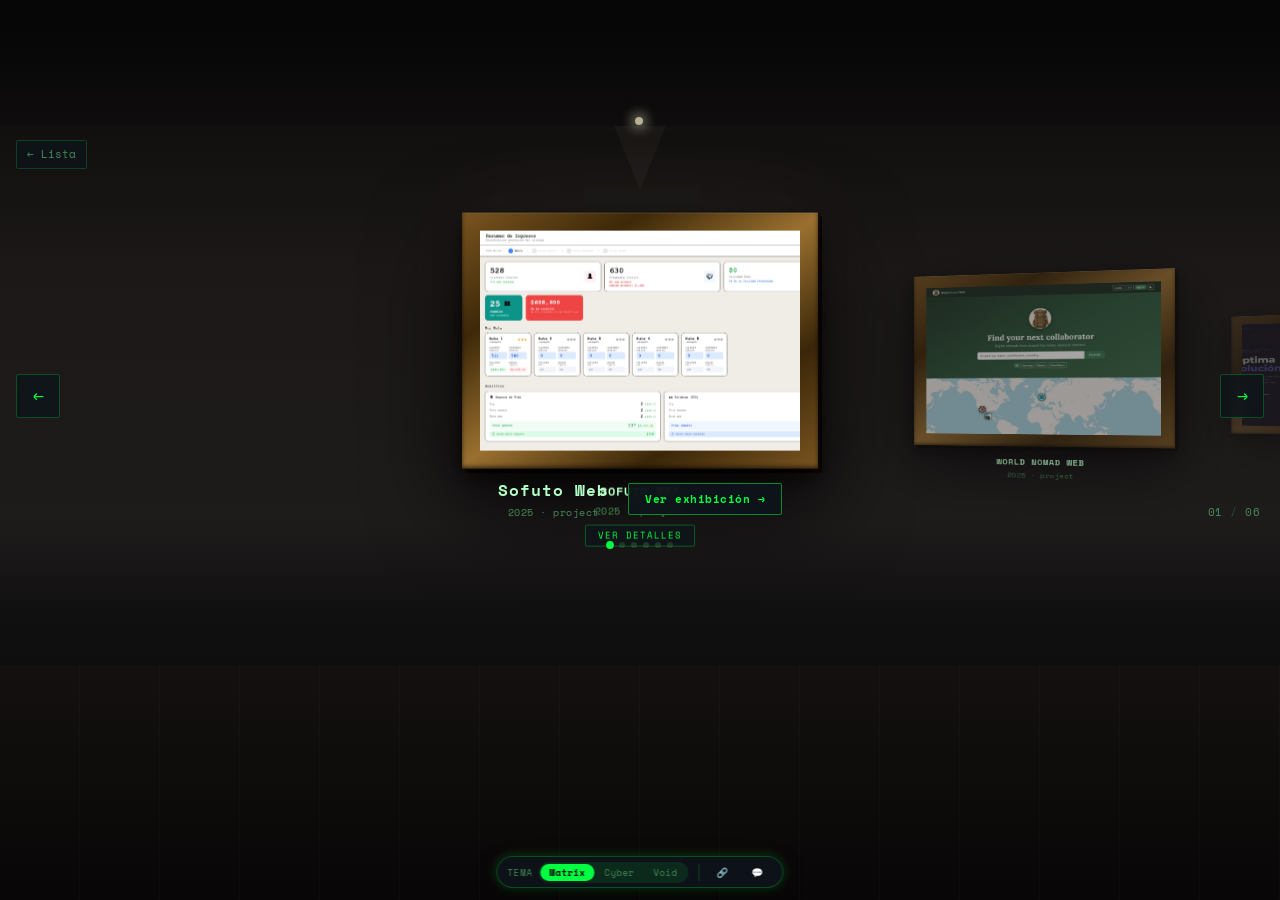
==== galeria.html @ 3ef21361 "Add gallery hall view and multi-image/video support per exhibit - galeria.html: 3D museum hall with " ====
<!DOCTYPE html>
<html lang="es" data-theme="matrix" data-layout="gallery" data-persona="demo">
<head>
  <meta charset="UTF-8">
  <meta name="viewport" content="width=device-width, initial-scale=1.0">
  <title>NEXUS MUSEO — Sala de Exhibiciones</title>
  <link rel="preconnect" href="https://fonts.googleapis.com">
  <link href="https://fonts.googleapis.com/css2?family=Space+Mono:wght@400;700&display=swap" rel="stylesheet">
  <link rel="stylesheet" href="css/styles.css">
  <link rel="stylesheet" href="css/feedback.css">
  <style>
    /* ── GALLERY ROOM ─────────────────────────────────────────────────── */
    html, body { height: 100%; overflow: hidden; }

    .gallery-room {
      position: fixed;
      inset: 0;
      display: flex;
      flex-direction: column;
      z-index: 1;
      /* Museum room atmosphere */
      background:
        linear-gradient(to bottom,
          #080808 0%,
          #141111 18%,
          #1c1818 30%,
          #1e1b1b 58%,
          #111010 68%,
          #080808 100%
        );
    }

    /* Ceiling strip */
    .room-ceiling {
      flex-shrink: 0;
      height: 14%;
      background: linear-gradient(to bottom, #050505 0%, #0e0c0c 100%);
      border-bottom: 1px solid rgba(255,255,255,0.04);
      position: relative;
    }
    /* Spot lights on ceiling */
    .room-ceiling::before,
    .room-ceiling::after {
      content: '';
      position: absolute;
      bottom: 0;
      width: 8px; height: 8px;
      background: rgba(255,250,210,0.7);
      border-radius: 50%;
      box-shadow: 0 0 12px 4px rgba(255,250,210,0.4);
    }
    .room-ceiling::before { left: calc(50% - 1px); transform: translateX(-50%); }
    .room-ceiling::after  { display: none; }

    /* Wall area (where frames hang) */
    .room-wall {
      flex: 1;
      position: relative;
      overflow: hidden;
    }

    /* Floor */
    .room-floor {
      flex-shrink: 0;
      height: 26%;
      background:
        repeating-linear-gradient(
          90deg,
          transparent,
          transparent calc(6.25% - 1px),
          rgba(255,255,255,0.018) calc(6.25% - 1px),
          rgba(255,255,255,0.018) 6.25%
        ),
        linear-gradient(to bottom, #141010 0%, #080606 100%);
      border-top: 1px solid rgba(255,255,255,0.05);
    }

    /* ── FRAMES TRACK ─────────────────────────────────────────────────── */
    .frames-track {
      position: absolute;
      inset: 0;
      perspective: 1400px;
    }

    .gallery-frame-item {
      position: absolute;
      top: 50%;
      left: 50%;
      cursor: pointer;
      transition: transform 0.6s cubic-bezier(0.25, 0.46, 0.45, 0.94),
                  opacity  0.6s cubic-bezier(0.25, 0.46, 0.45, 0.94);
      user-select: none;
    }

    /* Position classes */
    .gallery-frame-item.pos-active {
      transform: translate(-50%, -55%) scale(1) rotateY(0deg);
      opacity: 1; z-index: 10;
    }
    .gallery-frame-item.pos-next1 {
      transform: translate(calc(-50% + 400px), -53%) scale(0.68) rotateY(-16deg);
      opacity: 0.6; z-index: 8;
    }
    .gallery-frame-item.pos-prev1 {
      transform: translate(calc(-50% - 400px), -53%) scale(0.68) rotateY(16deg);
      opacity: 0.6; z-index: 8;
    }
    .gallery-frame-item.pos-next2 {
      transform: translate(calc(-50% + 700px), -51%) scale(0.48) rotateY(-24deg);
      opacity: 0.3; z-index: 6;
    }
    .gallery-frame-item.pos-prev2 {
      transform: translate(calc(-50% - 700px), -51%) scale(0.48) rotateY(24deg);
      opacity: 0.3; z-index: 6;
    }
    .gallery-frame-item.pos-next3 {
      transform: translate(calc(-50% + 940px), -50%) scale(0.33) rotateY(-30deg);
      opacity: 0.12; z-index: 4;
    }
    .gallery-frame-item.pos-prev3 {
      transform: translate(calc(-50% - 940px), -50%) scale(0.33) rotateY(30deg);
      opacity: 0.12; z-index: 4;
    }
    .gallery-frame-item.pos-hidden {
      opacity: 0; pointer-events: none; z-index: 1;
      transform: translate(calc(-50% + 1200px), -50%) scale(0.2) rotateY(-35deg);
    }
    .gallery-frame-item.pos-hidden.left {
      transform: translate(calc(-50% - 1200px), -50%) scale(0.2) rotateY(35deg);
    }

    /* Light beam from ceiling (only active) */
    .frame-beam {
      position: absolute;
      bottom: calc(100% + 22px);
      left: 50%;
      transform: translateX(-50%);
      width: 0; height: 0;
      border-left: 80px solid transparent;
      border-right: 80px solid transparent;
      border-top: 200px solid rgba(255,245,200,0.035);
      pointer-events: none;
      opacity: 0;
      transition: opacity 0.6s ease;
    }
    .gallery-frame-item.pos-active .frame-beam { opacity: 1; }

    /* Ceiling dot for active frame */
    .frame-beam::before {
      content: '';
      position: absolute;
      top: -220px;
      left: -5px;
      width: 10px; height: 10px;
      background: rgba(255,250,200,0.8);
      border-radius: 50%;
      box-shadow: 0 0 10px 4px rgba(255,250,200,0.4);
    }

    /* ── PICTURE FRAME ────────────────────────────────────────────────── */
    .frame-outer {
      padding: 18px;
      background:
        linear-gradient(145deg,
          #7a5520 0%,
          #3d2808 25%,
          #9a7030 50%,
          #3a2608 75%,
          #7a5520 100%
        );
      box-shadow:
        0 30px 90px rgba(0,0,0,0.95),
        0 8px 20px rgba(0,0,0,0.7),
        inset 0 1px 0 rgba(255,255,255,0.12),
        inset 0 -2px 4px rgba(0,0,0,0.6),
        2px 2px 0 #1a1005,
        4px 4px 0 #0f0904;
      transition: box-shadow 0.6s ease;
    }
    .gallery-frame-item.pos-active .frame-outer {
      box-shadow:
        0 30px 90px rgba(0,0,0,0.95),
        0 8px 20px rgba(0,0,0,0.7),
        inset 0 1px 0 rgba(255,255,255,0.12),
        inset 0 -2px 4px rgba(0,0,0,0.6),
        2px 2px 0 #1a1005,
        4px 4px 0 #0f0904,
        0 -20px 80px rgba(255,245,200,0.06),
        0 0 40px rgba(255,245,200,0.04);
    }

    .frame-artwork-img {
      width: 320px;
      height: 220px;
      object-fit: cover;
      display: block;
      background: #0a0a0a;
    }
    .frame-placeholder-img {
      width: 320px;
      height: 220px;
      display: flex;
      align-items: center;
      justify-content: center;
      background: #0a0a0a;
      color: rgb(var(--accent));
      font-family: 'Space Mono', monospace;
      font-size: 13px;
      letter-spacing: 2px;
      text-transform: uppercase;
      border: 1px solid rgb(var(--accent) / 0.15);
    }

    /* Frame label below */
    .frame-label {
      text-align: center;
      margin-top: 14px;
      pointer-events: none;
    }
    .frame-label-title {
      font-size: 12px;
      font-weight: 700;
      color: rgb(var(--ink));
      letter-spacing: 1px;
      text-transform: uppercase;
    }
    .frame-label-meta {
      font-size: 10px;
      color: rgb(var(--ink2));
      margin-top: 3px;
      letter-spacing: 0.5px;
    }
    /* Plaque below active frame */
    .frame-plaque {
      display: inline-block;
      margin-top: 6px;
      padding: 3px 12px;
      border: 1px solid rgb(var(--accent) / 0.3);
      border-radius: var(--radius);
      background: rgb(var(--elevated) / 0.8);
      font-size: 9px;
      letter-spacing: 1px;
      text-transform: uppercase;
      color: rgb(var(--accent));
      opacity: 0;
      transform: translateY(4px);
      transition: opacity 0.4s ease 0.2s, transform 0.4s ease 0.2s;
    }
    .gallery-frame-item.pos-active .frame-plaque {
      opacity: 1;
      transform: translateY(0);
    }

    /* ── BOTTOM INFO BAR ──────────────────────────────────────────────── */
    .gallery-info-bar {
      position: absolute;
      bottom: 27%;
      left: 50%;
      transform: translateX(-50%);
      display: flex;
      align-items: center;
      gap: 20px;
      z-index: 20;
      pointer-events: none;
    }
    .gallery-info-text { text-align: center; }
    .gallery-info-title {
      font-size: 16px;
      font-weight: 700;
      color: rgb(var(--ink));
      letter-spacing: 1px;
    }
    .gallery-info-meta {
      font-size: 10px;
      color: rgb(var(--ink2));
      letter-spacing: 0.5px;
      margin-top: 3px;
    }
    .btn-view-exhibit {
      pointer-events: auto;
      padding: 7px 16px;
      border: 1px solid rgb(var(--accent) / 0.5);
      border-radius: var(--radius);
      background: rgb(var(--elevated) / 0.9);
      color: rgb(var(--accent));
      font-family: 'Space Mono', monospace;
      font-size: 11px;
      font-weight: 700;
      letter-spacing: 0.5px;
      cursor: pointer;
      transition: background 0.15s, box-shadow 0.15s;
      white-space: nowrap;
      backdrop-filter: blur(8px);
    }
    .btn-view-exhibit:hover {
      background: rgb(var(--accent) / 0.15);
      box-shadow: var(--glow);
    }

    /* ── NAVIGATION ───────────────────────────────────────────────────── */
    .gallery-nav-btn {
      position: absolute;
      top: 50%;
      transform: translateY(-50%);
      z-index: 20;
      width: 44px; height: 44px;
      display: flex; align-items: center; justify-content: center;
      background: rgb(var(--elevated) / 0.8);
      border: 1px solid rgb(var(--accent) / 0.25);
      border-radius: var(--radius);
      color: rgb(var(--accent));
      font-size: 18px;
      cursor: pointer;
      backdrop-filter: blur(6px);
      transition: background 0.15s, box-shadow 0.15s;
    }
    .gallery-nav-btn:hover { background: rgb(var(--elevated)); box-shadow: var(--glow); }
    .gallery-prev { left: 16px; }
    .gallery-next { right: 16px; }

    /* Counter */
    .gallery-counter {
      position: absolute;
      bottom: 27%;
      right: 20px;
      font-size: 11px;
      color: rgb(var(--ink2));
      letter-spacing: 0.5px;
      z-index: 20;
    }

    /* Back to list */
    .btn-back-list {
      position: absolute;
      top: 14px;
      left: 16px;
      z-index: 20;
      font-size: 11px;
      font-family: 'Space Mono', monospace;
      color: rgb(var(--ink2));
      text-decoration: none;
      padding: 5px 10px;
      border: 1px solid rgb(var(--accent) / 0.2);
      border-radius: var(--radius);
      background: rgb(var(--elevated) / 0.8);
      backdrop-filter: blur(6px);
      transition: color 0.12s, border-color 0.12s;
    }
    .btn-back-list:hover { color: rgb(var(--accent)); border-color: rgb(var(--accent) / 0.5); text-decoration: none; }

    /* Dot navigation */
    .gallery-dots {
      position: absolute;
      bottom: calc(27% - 28px);
      left: 50%;
      transform: translateX(-50%);
      display: flex;
      gap: 6px;
      z-index: 20;
    }
    .gallery-dot {
      width: 6px; height: 6px;
      border-radius: 50%;
      background: rgb(var(--ink2));
      opacity: 0.3;
      cursor: pointer;
      transition: opacity 0.2s, transform 0.2s;
      border: none;
      padding: 0;
    }
    .gallery-dot.active {
      opacity: 1;
      background: rgb(var(--accent));
      transform: scale(1.3);
    }

    /* ── DETAIL MODAL ─────────────────────────────────────────────────── */
    .detail-modal {
      position: fixed;
      inset: 0;
      z-index: 60;
      background: rgba(0,0,0,0.95);
      backdrop-filter: blur(12px);
      display: flex;
      align-items: stretch;
      opacity: 0;
      pointer-events: none;
      transition: opacity 0.3s ease;
    }
    .detail-modal.open {
      opacity: 1;
      pointer-events: auto;
    }

    .detail-close {
      position: absolute;
      top: 16px; right: 16px;
      z-index: 10;
      font-family: 'Space Mono', monospace;
      font-size: 11px;
      letter-spacing: 1px;
      padding: 6px 14px;
      border: 1px solid rgb(var(--accent) / 0.3);
      border-radius: var(--radius);
      background: rgb(var(--elevated) / 0.9);
      color: rgb(var(--ink2));
      cursor: pointer;
      transition: color 0.12s, border-color 0.12s;
    }
    .detail-close:hover { color: rgb(var(--ink)); border-color: rgb(var(--accent) / 0.6); }

    .detail-inner {
      display: flex;
      width: 100%;
      height: 100%;
      padding: calc(4.75rem + 20px) 32px 20px;
      gap: 32px;
      overflow: hidden;
    }

    /* Media column */
    .detail-media {
      flex: 1;
      display: flex;
      flex-direction: column;
      gap: 12px;
      min-width: 0;
      overflow: hidden;
    }
    #detail-img-wrap, #detail-video-wrap {
      flex: 1;
      min-height: 0;
      display: flex;
      align-items: center;
      justify-content: center;
      overflow: hidden;
      border: 1px solid rgb(var(--accent) / 0.12);
      background: #050505;
    }
    #detail-hero-img {
      max-width: 100%;
      max-height: 100%;
      object-fit: contain;
      display: block;
    }
    #detail-iframe {
      width: 100%;
      height: 100%;
      border: 0;
      display: block;
    }

    .detail-thumbs {
      display: flex;
      gap: 8px;
      overflow-x: auto;
      scrollbar-width: thin;
      scrollbar-color: rgb(var(--accent) / 0.3) transparent;
      flex-shrink: 0;
      padding-bottom: 4px;
    }
    .detail-thumbs::-webkit-scrollbar { height: 3px; }
    .detail-thumbs::-webkit-scrollbar-thumb { background: rgb(var(--accent) / 0.3); }

    .detail-thumb {
      flex-shrink: 0;
      width: 80px; height: 56px;
      border: 2px solid rgb(var(--accent) / 0.2);
      border-radius: var(--radius);
      overflow: hidden;
      cursor: pointer;
      padding: 0;
      background: #0a0a0a;
      transition: border-color 0.15s;
    }
    .detail-thumb.active { border-color: rgb(var(--accent)); }
    .detail-thumb img { width: 100%; height: 100%; object-fit: cover; display: block; }
    .detail-thumb:hover { border-color: rgb(var(--accent) / 0.6); }

    .btn-video {
      flex-shrink: 0;
      align-self: flex-start;
      font-family: 'Space Mono', monospace;
      font-size: 11px;
      font-weight: 700;
      letter-spacing: 0.5px;
      padding: 7px 16px;
      border: 1px solid rgb(var(--accent) / 0.4);
      border-radius: var(--radius);
      background: rgb(var(--accent) / 0.08);
      color: rgb(var(--accent));
      cursor: pointer;
      transition: background 0.15s;
    }
    .btn-video:hover { background: rgb(var(--accent) / 0.15); }

    /* Info column */
    .detail-info {
      width: 300px;
      flex-shrink: 0;
      display: flex;
      flex-direction: column;
      gap: 14px;
      overflow-y: auto;
      scrollbar-width: thin;
      scrollbar-color: rgb(var(--accent) / 0.2) transparent;
      padding-right: 4px;
    }
    .detail-eyebrow {
      font-size: 10px;
      text-transform: uppercase;
      letter-spacing: 2px;
      color: rgb(var(--accent));
      opacity: 0.7;
    }
    .detail-title {
      font-size: 22px;
      font-weight: 700;
      color: rgb(var(--ink));
      margin: 0;
      letter-spacing: 0.5px;
      line-height: 1.3;
    }
    .detail-desc {
      font-size: 12px;
      color: rgb(var(--ink2));
      line-height: 1.8;
      margin: 0;
    }
    .detail-divider {
      height: 1px;
      background: rgb(var(--accent) / 0.1);
      flex-shrink: 0;
    }
    .detail-tags { display: flex; flex-wrap: wrap; gap: 5px; }
    .detail-link {
      display: inline-block;
      font-size: 11px;
      letter-spacing: 0.5px;
      padding: 8px 16px;
      border: 1px solid rgb(var(--accent) / 0.5);
      border-radius: var(--radius);
      color: rgb(var(--accent));
      transition: background 0.15s;
      align-self: flex-start;
    }
    .detail-link:hover { background: rgb(var(--accent) / 0.1); text-decoration: none; }
    .detail-nav-buttons {
      display: flex;
      gap: 8px;
      margin-top: auto;
      padding-top: 12px;
      border-top: 1px solid rgb(var(--accent) / 0.1);
    }
    .btn-detail-prev, .btn-detail-next {
      flex: 1;
      font-family: 'Space Mono', monospace;
      font-size: 10px;
      padding: 6px;
      border: 1px solid rgb(var(--muted) / 0.4);
      border-radius: var(--radius);
      background: transparent;
      color: rgb(var(--ink2));
      cursor: pointer;
      transition: color 0.12s, border-color 0.12s;
      letter-spacing: 0.5px;
    }
    .btn-detail-prev:hover, .btn-detail-next:hover {
      color: rgb(var(--ink));
      border-color: rgb(var(--accent) / 0.4);
    }

    /* ── RESPONSIVE ───────────────────────────────────────────────────── */
    @media (max-width: 768px) {
      .gallery-frame-item.pos-next1 {
        transform: translate(calc(-50% + 240px), -53%) scale(0.6) rotateY(-14deg);
      }
      .gallery-frame-item.pos-prev1 {
        transform: translate(calc(-50% - 240px), -53%) scale(0.6) rotateY(14deg);
      }
      .gallery-frame-item.pos-next2,
      .gallery-frame-item.pos-prev2,
      .gallery-frame-item.pos-next3,
      .gallery-frame-item.pos-prev3 { opacity: 0; pointer-events: none; }

      .frame-artwork-img, .frame-placeholder-img { width: 220px; height: 155px; }
      .frame-outer { padding: 12px; }

      .detail-inner { flex-direction: column; padding: 56px 14px 14px; gap: 12px; }
      .detail-info { width: 100%; overflow-y: visible; }
      .detail-title { font-size: 17px; }
      .gallery-info-bar { gap: 10px; bottom: 28%; }
      .gallery-info-title { font-size: 13px; }
      .gallery-nav-btn { width: 36px; height: 36px; font-size: 15px; }
      .gallery-prev { left: 6px; }
      .gallery-next { right: 6px; }
      .detail-nav-buttons { margin-top: 8px; }
    }

    @media (max-width: 420px) {
      .frame-artwork-img, .frame-placeholder-img { width: 180px; height: 125px; }
      .gallery-info-title { font-size: 12px; }
      .btn-view-exhibit { font-size: 10px; padding: 5px 12px; }
    }
  </style>
</head>
<body>
  <!-- Matrix rain -->
  <canvas id="matrix-bg" aria-hidden="true" style="opacity:0.35"></canvas>

  <!-- Gallery room -->
  <div class="gallery-room" id="gallery-hall">
    <div class="room-ceiling"></div>

    <div class="room-wall">
      <!-- Frames populated by JS -->
      <div class="frames-track" id="frames-track"></div>

      <!-- Bottom info -->
      <div class="gallery-info-bar">
        <div class="gallery-info-text">
          <div class="gallery-info-title" id="label-title">—</div>
          <div class="gallery-info-meta" id="label-meta">—</div>
        </div>
        <button class="btn-view-exhibit" id="btn-view-detail">Ver exhibición →</button>
      </div>

      <div class="gallery-counter">
        <span id="gallery-current">01</span> <span style="opacity:.4">/</span> <span id="gallery-total">06</span>
      </div>

      <!-- Nav arrows -->
      <button class="gallery-nav-btn gallery-prev" id="gallery-prev" aria-label="Anterior">←</button>
      <button class="gallery-nav-btn gallery-next" id="gallery-next" aria-label="Siguiente">→</button>

      <!-- Dots -->
      <div class="gallery-dots" id="gallery-dots" aria-label="Seleccionar exhibición"></div>

      <!-- Back -->
      <a class="btn-back-list" href="index.html">← Lista</a>
    </div>

    <div class="room-floor"></div>
  </div>

  <!-- Project detail modal -->
  <div class="detail-modal" id="detail-modal" role="dialog" aria-modal="true" aria-hidden="true">
    <button class="detail-close" id="btn-close-detail">× Cerrar</button>

    <div class="detail-inner">
      <!-- Media -->
      <div class="detail-media">
        <div id="detail-img-wrap">
          <img id="detail-hero-img" src="" alt="">
        </div>
        <div id="detail-video-wrap" hidden>
          <iframe id="detail-iframe" frameborder="0"
                  allow="autoplay; encrypted-media; picture-in-picture"
                  allowfullscreen title="Video del proyecto"></iframe>
        </div>
        <div class="detail-thumbs" id="detail-thumbs"></div>
        <button class="btn-video" id="btn-show-video" hidden>▶ Ver Video</button>
      </div>

      <!-- Info -->
      <div class="detail-info">
        <div class="detail-eyebrow" id="detail-eyebrow"></div>
        <h2 class="detail-title" id="detail-title">—</h2>
        <div class="detail-divider"></div>
        <p class="detail-desc" id="detail-desc">—</p>
        <div class="detail-tags" id="detail-tags"></div>
        <a class="detail-link" id="detail-link" href="#" target="_blank" rel="noopener" hidden>
          Ver proyecto →
        </a>
        <div class="detail-nav-buttons">
          <button class="btn-detail-prev" id="btn-detail-prev">← Anterior</button>
          <button class="btn-detail-next" id="btn-detail-next">Siguiente →</button>
        </div>
      </div>
    </div>
  </div>

  <!-- Control bar -->
  <div id="proto-controls">
    <div class="proto-bar" role="toolbar">
      <div class="proto-bar-section">
        <span class="proto-bar-label">Tema</span>
        <div class="proto-seg-group">
          <button class="proto-seg" data-theme-option="matrix" aria-pressed="true">Matrix</button>
          <button class="proto-seg" data-theme-option="cyber"  aria-pressed="false">Cyber</button>
          <button class="proto-seg" data-theme-option="void"   aria-pressed="false">Void</button>
        </div>
      </div>
      <div class="proto-bar-section">
        <button class="proto-seg" data-share aria-label="Compartir">🔗</button>
        <button class="proto-seg" data-feedback-toggle aria-label="Feedback">💬</button>
      </div>
    </div>
  </div>

  <script src="js/state.js"></script>
  <script src="js/theme.js"></script>
  <script src="js/layout.js"></script>
  <script src="js/data.js"></script>
  <script src="js/persona.js"></script>
  <script src="js/ui.js"></script>
  <script>
  (function() {
    // ── MATRIX RAIN (dim version) ──────────────────────────────────────
    const canvas = document.getElementById('matrix-bg');
    const ctx = canvas.getContext('2d');
    canvas.width  = window.innerWidth;
    canvas.height = window.innerHeight;
    const chars = 'ｦｧｱｲｳｴｵｶｷｸｹｺ0123456789ABCDEF';
    const fs = 14;
    let drops = Array.from({ length: Math.floor(canvas.width / fs) }, () => Math.random() * -80);
    window.addEventListener('resize', () => {
      canvas.width  = window.innerWidth;
      canvas.height = window.innerHeight;
      drops = Array.from({ length: Math.floor(canvas.width / fs) }, () => Math.random() * -80);
    });
    function getAccent() {
      const t = document.documentElement.dataset.theme || 'matrix';
      return { matrix:'#00ff41', cyber:'#00d4ff', void:'#c0c0c0' }[t];
    }
    function drawMatrix() {
      ctx.fillStyle = 'rgba(8,8,8,0.06)';
      ctx.fillRect(0, 0, canvas.width, canvas.height);
      ctx.font = `${fs}px 'Space Mono',monospace`;
      const color = getAccent();
      drops.forEach((y, i) => {
        const c = chars[Math.floor(Math.random() * chars.length)];
        ctx.fillStyle = color;
        ctx.globalAlpha = 0.08 + Math.random() * 0.15;
        ctx.fillText(c, i * fs, y * fs);
        ctx.globalAlpha = 1;
        if (y * fs > canvas.height && Math.random() > 0.975) drops[i] = 0;
        drops[i]++;
      });
    }
    let last = 0;
    (function loop(ts) { if (ts - last > 60) { drawMatrix(); last = ts; } requestAnimationFrame(loop); })(0);

    // ── GALLERY LOGIC ──────────────────────────────────────────────────
    let exhibits = [];
    let activeIndex = 0;

    function esc(s) {
      return String(s||'').replace(/[&<>"']/g, c=>({'&':'&amp;','<':'&lt;','>':'&gt;','"':'&quot;',"'":'&#39;'}[c]));
    }
    function ytId(url) {
      const m = url?.match(/(?:youtube\.com\/watch\?v=|youtu\.be\/)([^&?/\s]+)/);
      return m ? m[1] : '';
    }
    function posClass(pos) {
      const map = {
        '0':'pos-active','1':'pos-next1','-1':'pos-prev1',
        '2':'pos-next2','-2':'pos-prev2','3':'pos-next3','-3':'pos-prev3'
      };
      return map[String(pos)] || (pos > 0 ? 'pos-hidden' : 'pos-hidden left');
    }

    function loadExhibits() {
      try {
        const s = localStorage.getItem('museo-exhibits-v3');
        exhibits = s ? JSON.parse(s) : (window.Data?.all?.exhibits || []);
      } catch { exhibits = window.Data?.all?.exhibits || []; }
      // Ensure images array
      exhibits = exhibits.map(ex => ({
        ...ex,
        images: Array.isArray(ex.images) && ex.images.length
          ? ex.images
          : [ex.media_url].filter(Boolean),
      }));
    }

    function renderFrames() {
      const track = document.getElementById('frames-track');
      track.innerHTML = '';
      exhibits.forEach((ex, i) => {
        const pos = i - activeIndex;
        const cls = posClass(pos);
        const img = ex.images?.[0] || '';
        const item = document.createElement('div');
        item.className = `gallery-frame-item ${cls}`;
        item.dataset.index = i;
        item.innerHTML = `
          <div class="frame-beam"></div>
          <div class="frame-outer">
            ${img
              ? `<img class="frame-artwork-img" src="${esc(img)}" alt="${esc(ex.title)}" draggable="false">`
              : `<div class="frame-placeholder-img">${esc(ex.title)}</div>`
            }
          </div>
          <div class="frame-label">
            <div class="frame-label-title">${esc(ex.title)}</div>
            <div class="frame-label-meta">${ex.year || ''} · ${ex.type || 'proyecto'}</div>
            <span class="frame-plaque">Ver detalles</span>
          </div>`;
        item.addEventListener('click', () => {
          const curPos = i - activeIndex;
          if (curPos === 0) { openDetail(activeIndex); }
          else { goTo(i); }
        });
        track.appendChild(item);
      });
      renderDots();
      updateLabel();
      updateCounter();
    }

    function updatePositions() {
      document.querySelectorAll('.gallery-frame-item').forEach((el, i) => {
        const pos = i - activeIndex;
        // Remove all pos classes
        el.className = `gallery-frame-item ${posClass(pos)}`;
      });
      renderDots();
      updateLabel();
      updateCounter();
    }

    function renderDots() {
      const dots = document.getElementById('gallery-dots');
      dots.innerHTML = '';
      exhibits.forEach((_, i) => {
        const btn = document.createElement('button');
        btn.className = `gallery-dot${i === activeIndex ? ' active' : ''}`;
        btn.setAttribute('aria-label', `Ir a exhibición ${i+1}`);
        btn.addEventListener('click', () => goTo(i));
        dots.appendChild(btn);
      });
    }

    function updateLabel() {
      const ex = exhibits[activeIndex];
      if (!ex) return;
      document.getElementById('label-title').textContent = ex.title;
      document.getElementById('label-meta').textContent =
        `${ex.year || ''} · ${ex.type || 'proyecto'}`;
    }
    function updateCounter() {
      document.getElementById('gallery-current').textContent =
        String(activeIndex + 1).padStart(2, '0');
      document.getElementById('gallery-total').textContent =
        String(exhibits.length).padStart(2, '0');
    }

    function goTo(index) {
      const total = exhibits.length;
      activeIndex = ((index % total) + total) % total;
      updatePositions();
    }

    // ── DETAIL MODAL ───────────────────────────────────────────────────
    function openDetail(index) {
      const ex = exhibits[index];
      if (!ex) return;

      document.getElementById('detail-eyebrow').textContent =
        `${ex.year || '—'} · ${ex.type || 'proyecto'}`;
      document.getElementById('detail-title').textContent = ex.title;
      document.getElementById('detail-desc').textContent  = ex.description || '';

      // Tags
      document.getElementById('detail-tags').innerHTML =
        (ex.tags || []).map(t => `<span class="tag">${esc(t)}</span>`).join('');

      // Link
      const linkEl = document.getElementById('detail-link');
      if (ex.link && ex.link !== '#' && ex.link !== '') {
        linkEl.href   = ex.link;
        linkEl.hidden = false;
      } else {
        linkEl.hidden = true;
      }

      // Images carousel
      const images = ex.images?.length ? ex.images : [ex.media_url].filter(Boolean);
      const heroImg = document.getElementById('detail-hero-img');
      heroImg.src = images[0] || '';
      heroImg.alt = ex.title;

      const thumbsEl = document.getElementById('detail-thumbs');
      thumbsEl.innerHTML = '';
      if (images.length > 1) {
        images.forEach((url, i) => {
          const btn = document.createElement('button');
          btn.className = `detail-thumb${i === 0 ? ' active' : ''}`;
          btn.innerHTML = `<img src="${esc(url)}" alt="imagen ${i+1}">`;
          btn.addEventListener('click', () => {
            heroImg.src = url;
            document.querySelectorAll('.detail-thumb').forEach(t => t.classList.remove('active'));
            btn.classList.add('active');
            document.getElementById('detail-video-wrap').hidden = true;
            document.getElementById('detail-img-wrap').hidden   = false;
          });
          thumbsEl.appendChild(btn);
        });
      }

      // Video
      const videoBtn  = document.getElementById('btn-show-video');
      const videoWrap = document.getElementById('detail-video-wrap');
      const imgWrap   = document.getElementById('detail-img-wrap');
      document.getElementById('detail-iframe').src = '';
      videoWrap.hidden = true;
      imgWrap.hidden   = false;

      if (ex.video) {
        videoBtn.hidden = false;
        videoBtn.onclick = () => {
          const id = ytId(ex.video);
          if (id) {
            document.getElementById('detail-iframe').src =
              `https://www.youtube-nocookie.com/embed/${id}?autoplay=1&rel=0`;
            videoWrap.hidden = false;
            imgWrap.hidden   = true;
            videoBtn.hidden  = true;
          }
        };
      } else {
        videoBtn.hidden = true;
      }

      // Prev/next inside modal
      document.getElementById('btn-detail-prev').onclick = () => {
        closeDetail(false);
        goTo(activeIndex - 1);
        setTimeout(() => openDetail(activeIndex), 50);
      };
      document.getElementById('btn-detail-next').onclick = () => {
        closeDetail(false);
        goTo(activeIndex + 1);
        setTimeout(() => openDetail(activeIndex), 50);
      };

      const modal = document.getElementById('detail-modal');
      modal.classList.add('open');
      modal.setAttribute('aria-hidden', 'false');
    }

    function closeDetail(stopVideo = true) {
      const modal = document.getElementById('detail-modal');
      modal.classList.remove('open');
      modal.setAttribute('aria-hidden', 'true');
      if (stopVideo) document.getElementById('detail-iframe').src = '';
    }

    // ── WIRE EVENTS ────────────────────────────────────────────────────
    document.getElementById('btn-view-detail')?.addEventListener('click', () => openDetail(activeIndex));
    document.getElementById('gallery-prev')?.addEventListener('click', () => goTo(activeIndex - 1));
    document.getElementById('gallery-next')?.addEventListener('click', () => goTo(activeIndex + 1));
    document.getElementById('btn-close-detail')?.addEventListener('click', () => closeDetail());

    document.addEventListener('keydown', e => {
      if (document.getElementById('detail-modal').classList.contains('open')) {
        if (e.key === 'Escape') closeDetail();
        if (e.key === 'ArrowLeft')  document.getElementById('btn-detail-prev')?.click();
        if (e.key === 'ArrowRight') document.getElementById('btn-detail-next')?.click();
        return;
      }
      if (e.key === 'ArrowLeft'  || e.key === 'ArrowUp')    { e.preventDefault(); goTo(activeIndex - 1); }
      if (e.key === 'ArrowRight' || e.key === 'ArrowDown')  { e.preventDefault(); goTo(activeIndex + 1); }
      if (e.key === 'Enter' || e.key === ' ')               { e.preventDefault(); openDetail(activeIndex); }
    });

    // Touch swipe
    let touchX = 0;
    const hall = document.getElementById('gallery-hall');
    hall.addEventListener('touchstart', e => { touchX = e.touches[0].clientX; }, { passive: true });
    hall.addEventListener('touchend', e => {
      const diff = touchX - e.changedTouches[0].clientX;
      if (Math.abs(diff) > 55) goTo(activeIndex + (diff > 0 ? 1 : -1));
    });

    // Mouse wheel
    let wheelLock = false;
    hall.addEventListener('wheel', e => {
      e.preventDefault();
      if (wheelLock) return;
      if (e.deltaY > 30 || e.deltaX > 30) goTo(activeIndex + 1);
      else if (e.deltaY < -30 || e.deltaX < -30) goTo(activeIndex - 1);
      wheelLock = true;
      setTimeout(() => { wheelLock = false; }, 600);
    }, { passive: false });

    // ── INIT ───────────────────────────────────────────────────────────
    loadExhibits();
    renderFrames();
  })();
  </script>
  <script src="js/feedback.js"></script>
</body>
</html>
---- css/styles.css ----
/* ── DESIGN TOKENS ─────────────────────────────────────────────────────────── */
html[data-theme="matrix"] {
  --surface:   10  12  15;
  --elevated:  14  20  26;
  --accent:     0 255  65;
  --muted:      0  80  30;
  --ink:       180 255 200;
  --ink2:       70 140  90;
  --radius: 2px;
  --glow: 0 0 12px rgba(0,255,65,0.25);
}
html[data-theme="cyber"] {
  --surface:    5   7  15;
  --elevated:  10  18  35;
  --accent:     0 212 255;
  --muted:      0  70 120;
  --ink:       180 220 255;
  --ink2:       70 130 170;
  --radius: 4px;
  --glow: 0 0 12px rgba(0,212,255,0.25);
}
html[data-theme="void"] {
  --surface:    0   0   0;
  --elevated:  10  10  10;
  --accent:   232 232 232;
  --muted:     40  40  40;
  --ink:       224 224 224;
  --ink2:      110 110 110;
  --radius: 0;
  --glow: 0 0 8px rgba(255,255,255,0.15);
}

/* ── BASE ──────────────────────────────────────────────────────────────────── */
*, *::before, *::after { box-sizing: border-box; }

html, body {
  height: 100%;
  margin: 0;
  padding: 0;
  overflow: hidden;
  background: rgb(var(--surface));
  color: rgb(var(--ink));
  font-family: 'Space Mono', 'Courier New', monospace;
  font-size: 13px;
  line-height: 1.5;
}

body { padding-bottom: calc(4.75rem + env(safe-area-inset-bottom, 0px)); box-sizing: border-box; }

a { color: rgb(var(--accent)); text-decoration: none; }
a:hover { text-decoration: underline; }

button { cursor: pointer; font-family: inherit; }

:focus-visible {
  outline: 1.5px solid rgb(var(--accent));
  outline-offset: 2px;
}

/* ── LAYOUT ────────────────────────────────────────────────────────────────── */
.museum-shell {
  display: flex;
  height: 100%;
  position: relative;
  z-index: 1;
}

/* ── SIDEBAR ───────────────────────────────────────────────────────────────── */
.museum-sidebar {
  width: 280px;
  flex-shrink: 0;
  display: flex;
  flex-direction: column;
  background: rgb(var(--surface) / 0.95);
  border-right: 1px solid rgb(var(--accent) / 0.2);
  transition: width 0.3s ease, opacity 0.3s ease;
  overflow: hidden;
  z-index: 5;
}

html[data-layout="immersive"] .museum-sidebar {
  width: 0;
  opacity: 0;
  border-right: none;
  pointer-events: none;
}

.sidebar-header {
  flex-shrink: 0;
  display: flex;
  align-items: center;
  justify-content: space-between;
  padding: 16px 14px 12px;
  border-bottom: 1px solid rgb(var(--accent) / 0.15);
  gap: 8px;
}

.museum-logo {
  font-size: 13px;
  font-weight: 700;
  letter-spacing: 1.5px;
  color: rgb(var(--accent));
  white-space: nowrap;
}
.logo-bracket { opacity: 0.5; }

.btn-add {
  flex-shrink: 0;
  font-size: 11px;
  font-weight: 700;
  letter-spacing: 0.5px;
  padding: 5px 10px;
  border: 1px solid rgb(var(--accent) / 0.5);
  border-radius: var(--radius);
  background: transparent;
  color: rgb(var(--accent));
  transition: background 0.15s, box-shadow 0.15s;
  white-space: nowrap;
}
.btn-add:hover {
  background: rgb(var(--accent) / 0.1);
  box-shadow: var(--glow);
}

.sidebar-scroll {
  flex: 1;
  overflow-y: auto;
  overflow-x: hidden;
  scrollbar-width: thin;
  scrollbar-color: rgb(var(--accent) / 0.3) transparent;
  padding: 8px 0;
}
.sidebar-scroll::-webkit-scrollbar { width: 3px; }
.sidebar-scroll::-webkit-scrollbar-track { background: transparent; }
.sidebar-scroll::-webkit-scrollbar-thumb { background: rgb(var(--accent) / 0.3); border-radius: 999px; }

.exhibit-nav-item {
  display: flex;
  align-items: center;
  gap: 10px;
  width: 100%;
  padding: 9px 14px;
  border: none;
  background: transparent;
  color: rgb(var(--ink2));
  text-align: left;
  transition: background 0.12s, color 0.12s;
  border-left: 2px solid transparent;
}
.exhibit-nav-item:hover {
  background: rgb(var(--accent) / 0.06);
  color: rgb(var(--ink));
  border-left-color: rgb(var(--accent) / 0.4);
}
.exhibit-nav-item.active {
  background: rgb(var(--accent) / 0.1);
  color: rgb(var(--accent));
  border-left-color: rgb(var(--accent));
}
.nav-num {
  font-size: 10px;
  opacity: 0.5;
  flex-shrink: 0;
  letter-spacing: 0.5px;
}
.nav-icon { flex-shrink: 0; font-size: 13px; line-height: 1; }
.nav-title {
  flex: 1;
  min-width: 0;
  overflow: hidden;
  text-overflow: ellipsis;
  white-space: nowrap;
  font-size: 12px;
  letter-spacing: 0.3px;
}

.sidebar-footer {
  flex-shrink: 0;
  padding: 10px 14px;
  border-top: 1px solid rgb(var(--accent) / 0.15);
}
.slide-counter-small {
  font-size: 11px;
  color: rgb(var(--ink2));
  display: flex;
  align-items: center;
  gap: 6px;
  letter-spacing: 0.5px;
}
.counter-label { opacity: 0.5; text-transform: uppercase; font-size: 9px; letter-spacing: 1px; }
.counter-sep { opacity: 0.3; }

.sidebar-empty {
  padding: 24px 14px;
  color: rgb(var(--ink2));
  font-size: 12px;
  text-align: center;
}
.btn-sidebar-add {
  margin-top: 10px;
  padding: 6px 14px;
  border: 1px solid rgb(var(--accent) / 0.4);
  border-radius: var(--radius);
  background: transparent;
  color: rgb(var(--accent));
  font-family: inherit;
  font-size: 11px;
  cursor: pointer;
}
.btn-sidebar-add:hover { background: rgb(var(--accent) / 0.1); }

/* ── MAIN STAGE ────────────────────────────────────────────────────────────── */
.museum-main {
  flex: 1;
  display: flex;
  flex-direction: column;
  overflow: hidden;
  position: relative;
  min-width: 0;
}

.stage-topbar {
  flex-shrink: 0;
  display: flex;
  align-items: center;
  justify-content: space-between;
  padding: 0 16px;
  height: 40px;
  border-bottom: 1px solid rgb(var(--accent) / 0.12);
  background: rgb(var(--surface) / 0.9);
  gap: 12px;
}
.stage-breadcrumb {
  display: flex;
  align-items: center;
  gap: 8px;
  flex: 1;
}
.stage-breadcrumb span {
  font-size: 10px;
  text-transform: uppercase;
  letter-spacing: 1px;
  color: rgb(var(--ink2));
  background: rgb(var(--accent) / 0.08);
  border: 1px solid rgb(var(--accent) / 0.2);
  border-radius: var(--radius);
  padding: 2px 7px;
}
.stage-counter {
  font-size: 11px;
  color: rgb(var(--ink2));
  letter-spacing: 0.5px;
  flex-shrink: 0;
}

/* ── EXHIBIT STAGE ─────────────────────────────────────────────────────────── */
.exhibit-stage {
  flex: 1;
  position: relative;
  display: flex;
  align-items: center;
  justify-content: center;
  overflow: hidden;
  min-height: 0;
  background: rgb(var(--surface) / 0.6);
}

.exhibit-media-wrap {
  width: 100%;
  height: 100%;
  display: flex;
  align-items: center;
  justify-content: center;
  padding: 16px;
  overflow: hidden;
}

.exhibit-img {
  max-width: 100%;
  max-height: 100%;
  object-fit: contain;
  display: block;
  border: 1px solid rgb(var(--accent) / 0.15);
  border-radius: var(--radius);
}
.exhibit-iframe, .exhibit-video {
  width: 100%;
  max-width: 900px;
  aspect-ratio: 16 / 9;
  max-height: 100%;
  border: 1px solid rgb(var(--accent) / 0.2);
  border-radius: var(--radius);
  display: block;
  background: #000;
}
.exhibit-text {
  max-width: 720px;
  width: 100%;
  max-height: 100%;
  overflow-y: auto;
  padding: 32px;
  color: rgb(var(--ink));
  line-height: 1.75;
  scrollbar-width: thin;
  scrollbar-color: rgb(var(--accent) / 0.3) transparent;
}
.exhibit-text h1, .exhibit-text h2, .exhibit-text h3 {
  color: rgb(var(--accent));
  margin: 1em 0 0.5em;
  font-weight: 700;
}
.exhibit-text h1 { font-size: 22px; }
.exhibit-text h2 { font-size: 17px; }
.exhibit-text h3 { font-size: 14px; }
.exhibit-text ul { padding-left: 1.5em; margin: 0.5em 0; }
.exhibit-text li { margin-bottom: 4px; }
.exhibit-text strong { color: rgb(var(--accent)); font-weight: 700; }
.exhibit-text p { margin: 0.75em 0; }

.img-error {
  color: rgb(var(--ink2));
  font-size: 12px;
  display: flex;
  align-items: center;
  justify-content: center;
  padding: 48px;
  border: 1px dashed rgb(var(--accent) / 0.2);
  border-radius: var(--radius);
  opacity: 0.6;
}

/* ── EMPTY EXHIBIT DISPLAY ─────────────────────────────────────────────────── */
.empty-exhibit {
  display: flex;
  flex-direction: column;
  align-items: center;
  justify-content: center;
  gap: 16px;
  text-align: center;
  padding: 48px 24px;
}
.empty-glitch-text {
  font-size: 32px;
  font-weight: 700;
  color: rgb(var(--accent));
  letter-spacing: 4px;
  opacity: 0.6;
  animation: pulse-glow 2.4s ease-in-out infinite;
}
@keyframes pulse-glow {
  0%, 100% { opacity: 0.5; text-shadow: none; }
  50%       { opacity: 0.8; text-shadow: 0 0 16px rgb(var(--accent) / 0.5); }
}
.empty-exhibit p { color: rgb(var(--ink2)); font-size: 13px; margin: 0; }
.btn-add-empty {
  padding: 9px 20px;
  border: 1px solid rgb(var(--accent) / 0.5);
  border-radius: var(--radius);
  background: rgb(var(--accent) / 0.08);
  color: rgb(var(--accent));
  font-family: inherit;
  font-size: 12px;
  letter-spacing: 0.5px;
  cursor: pointer;
  transition: background 0.15s, box-shadow 0.15s;
}
.btn-add-empty:hover { background: rgb(var(--accent) / 0.15); box-shadow: var(--glow); }

/* ── EXHIBIT INFO BAR ──────────────────────────────────────────────────────── */
.exhibit-info-bar {
  flex-shrink: 0;
  display: flex;
  align-items: flex-start;
  gap: 16px;
  padding: 12px 16px;
  border-top: 1px solid rgb(var(--accent) / 0.15);
  background: rgb(var(--surface) / 0.95);
  min-height: 80px;
  max-height: 150px;
  overflow: hidden;
}
.exhibit-meta { flex: 1; min-width: 0; }
.exhibit-title {
  font-size: 16px;
  font-weight: 700;
  color: rgb(var(--accent));
  margin: 0 0 4px;
  letter-spacing: 0.5px;
  overflow: hidden;
  text-overflow: ellipsis;
  white-space: nowrap;
}
.exhibit-description {
  font-size: 11px;
  color: rgb(var(--ink2));
  margin: 0;
  line-height: 1.6;
  display: -webkit-box;
  -webkit-line-clamp: 2;
  -webkit-box-orient: vertical;
  overflow: hidden;
}
.exhibit-actions {
  flex-shrink: 0;
  display: flex;
  flex-direction: column;
  align-items: flex-end;
  gap: 8px;
}
.exhibit-tags { display: flex; flex-wrap: wrap; gap: 4px; justify-content: flex-end; }
.tag {
  font-size: 9px;
  font-weight: 700;
  letter-spacing: 0.5px;
  text-transform: uppercase;
  padding: 2px 7px;
  border: 1px solid rgb(var(--accent) / 0.35);
  border-radius: var(--radius);
  color: rgb(var(--accent) / 0.8);
  background: rgb(var(--accent) / 0.06);
}
.exhibit-link {
  font-size: 10px;
  letter-spacing: 0.5px;
  color: rgb(var(--accent));
  white-space: nowrap;
  padding: 3px 8px;
  border: 1px solid rgb(var(--accent) / 0.3);
  border-radius: var(--radius);
  transition: background 0.12s;
}
.exhibit-link:hover { background: rgb(var(--accent) / 0.1); text-decoration: none; }
.btn-gallery-hall {
  font-size: 10px;
  padding: 3px 9px;
  border: 1px solid rgb(var(--accent) / 0.3);
  border-radius: var(--radius);
  background: transparent;
  color: rgb(var(--accent) / 0.7);
  letter-spacing: 0.3px;
  white-space: nowrap;
  transition: color 0.12s, background 0.12s;
}
.btn-gallery-hall:hover { color: rgb(var(--accent)); background: rgb(var(--accent) / 0.1); text-decoration: none; }
.exhibit-edit {
  font-size: 10px;
  padding: 3px 9px;
  border: 1px solid rgb(var(--accent) / 0.3);
  border-radius: var(--radius);
  background: transparent;
  color: rgb(var(--accent) / 0.7);
  opacity: 0.7;
  transition: opacity 0.12s, background 0.12s;
  letter-spacing: 0.3px;
}
.exhibit-edit:hover { opacity: 1; background: rgb(var(--accent) / 0.1); }
.exhibit-delete {
  font-size: 11px;
  padding: 3px 7px;
  border: 1px solid rgb(var(--muted) / 0.4);
  border-radius: var(--radius);
  background: transparent;
  color: rgb(var(--ink2));
  opacity: 0.5;
  transition: opacity 0.12s, color 0.12s, border-color 0.12s;
}
.exhibit-delete:hover { opacity: 1; color: #e04040; border-color: #e04040; }

/* ── NAV ARROWS ────────────────────────────────────────────────────────────── */
.nav-arrow {
  position: absolute;
  top: 50%;
  transform: translateY(-50%);
  z-index: 10;
  width: 40px;
  height: 40px;
  display: flex;
  align-items: center;
  justify-content: center;
  background: rgb(var(--elevated) / 0.85);
  border: 1px solid rgb(var(--accent) / 0.3);
  border-radius: var(--radius);
  color: rgb(var(--accent));
  font-size: 16px;
  opacity: 0.5;
  transition: opacity 0.15s, background 0.15s, box-shadow 0.15s;
  backdrop-filter: blur(4px);
}
.nav-arrow:hover {
  opacity: 1;
  background: rgb(var(--elevated) / 0.95);
  box-shadow: var(--glow);
}
.nav-prev { left: 10px; }
.nav-next { right: 10px; }

/* ── TRANSITIONS ───────────────────────────────────────────────────────────── */

/* Glitch out */
.exhibit-stage[data-fx="glitch"].trans-out {
  animation: glitch-out 0.32s ease-out forwards;
}
/* Glitch in */
.exhibit-stage[data-fx="glitch"].trans-in {
  animation: glitch-in 0.38s ease-out forwards;
}

@keyframes glitch-out {
  0%   { opacity:1; transform:translateX(0) skewX(0deg); filter:none; }
  20%  { opacity:.9; transform:translateX(4px) skewX(0.6deg); filter:hue-rotate(60deg) brightness(1.8); }
  40%  { opacity:.6; transform:translateX(-5px) skewX(-0.8deg); filter:hue-rotate(120deg) brightness(2.2); }
  65%  { opacity:.3; transform:translateX(3px); filter:hue-rotate(200deg) brightness(1.5); }
  100% { opacity:0; transform:translateX(6px) skewX(1deg); filter:hue-rotate(280deg) brightness(0.5); }
}
@keyframes glitch-in {
  0%   { opacity:0; transform:translateX(-6px) skewX(-1deg); filter:hue-rotate(280deg) brightness(0); }
  20%  { opacity:.3; transform:translateX(4px) skewX(0.6deg); filter:hue-rotate(180deg) brightness(2.2); }
  50%  { opacity:.7; transform:translateX(-2px) skewX(-0.4deg); filter:hue-rotate(90deg) brightness(1.6); }
  80%  { opacity:.95; transform:translateX(1px); filter:hue-rotate(20deg) brightness(1.1); }
  100% { opacity:1; transform:translateX(0) skewX(0deg); filter:none; }
}

/* Fade */
.exhibit-stage[data-fx="fade"].trans-out { animation: fade-out 0.25s ease-out forwards; }
.exhibit-stage[data-fx="fade"].trans-in  { animation: fade-in 0.3s ease-out forwards; }

@keyframes fade-out { from { opacity:1; } to { opacity:0; } }
@keyframes fade-in  { from { opacity:0; } to { opacity:1; } }

/* Slide */
.exhibit-stage[data-fx="slide"][data-direction="next"].trans-out { animation: slide-left-out 0.3s ease-out forwards; }
.exhibit-stage[data-fx="slide"][data-direction="next"].trans-in  { animation: slide-left-in  0.35s ease-out forwards; }
.exhibit-stage[data-fx="slide"][data-direction="prev"].trans-out { animation: slide-right-out 0.3s ease-out forwards; }
.exhibit-stage[data-fx="slide"][data-direction="prev"].trans-in  { animation: slide-right-in  0.35s ease-out forwards; }

@keyframes slide-left-out  { from { transform:translateX(0); opacity:1; } to { transform:translateX(-60px); opacity:0; } }
@keyframes slide-left-in   { from { transform:translateX(60px); opacity:0; } to { transform:translateX(0); opacity:1; } }
@keyframes slide-right-out { from { transform:translateX(0); opacity:1; } to { transform:translateX(60px); opacity:0; } }
@keyframes slide-right-in  { from { transform:translateX(-60px); opacity:0; } to { transform:translateX(0); opacity:1; } }

@media (prefers-reduced-motion: reduce) {
  .exhibit-stage.trans-out,
  .exhibit-stage.trans-in  { animation: fade-in 0.2s ease-out forwards !important; }
}

/* ── MODAL ─────────────────────────────────────────────────────────────────── */
.modal-backdrop {
  position: fixed;
  inset: 0;
  z-index: 50;
  background: rgba(0,0,0,0.75);
  display: flex;
  align-items: center;
  justify-content: center;
  padding: 20px;
  backdrop-filter: blur(4px);
  opacity: 0;
  pointer-events: none;
  transition: opacity 0.2s ease;
}
.modal-backdrop.open {
  opacity: 1;
  pointer-events: auto;
}
.modal-body {
  width: 100%;
  max-width: 520px;
  background: rgb(var(--elevated));
  border: 1px solid rgb(var(--accent) / 0.3);
  border-radius: var(--radius);
  box-shadow: 0 20px 60px rgba(0,0,0,0.6), var(--glow);
  transform: translateY(16px);
  transition: transform 0.2s ease;
  max-height: 90vh;
  overflow-y: auto;
}
.modal-backdrop.open .modal-body { transform: translateY(0); }
.modal-header {
  display: flex;
  align-items: center;
  justify-content: space-between;
  padding: 16px 20px 12px;
  border-bottom: 1px solid rgb(var(--accent) / 0.15);
}
.modal-title {
  font-size: 13px;
  font-weight: 700;
  color: rgb(var(--accent));
  letter-spacing: 1px;
  margin: 0;
}
.modal-header button[data-close-modal] {
  background: transparent;
  border: none;
  font-size: 18px;
  color: rgb(var(--ink2));
  line-height: 1;
  padding: 0 4px;
  transition: color 0.12s;
}
.modal-header button[data-close-modal]:hover { color: rgb(var(--ink)); }

.modal-form {
  padding: 20px;
  display: grid;
  gap: 14px;
}
.form-group { display: grid; gap: 5px; }
.form-group label {
  font-size: 10px;
  text-transform: uppercase;
  letter-spacing: 1px;
  color: rgb(var(--ink2));
}
.label-hint { opacity: 0.6; text-transform: none; letter-spacing: 0; }
.form-group input,
.form-group textarea,
.form-group select {
  width: 100%;
  padding: 8px 10px;
  background: rgb(var(--surface));
  border: 1px solid rgb(var(--accent) / 0.25);
  border-radius: var(--radius);
  color: rgb(var(--ink));
  font-family: inherit;
  font-size: 12px;
  transition: border-color 0.15s, box-shadow 0.15s;
  resize: vertical;
}
.form-group input:focus,
.form-group textarea:focus,
.form-group select:focus {
  outline: none;
  border-color: rgb(var(--accent) / 0.6);
  box-shadow: 0 0 0 2px rgb(var(--accent) / 0.1);
}
.form-group select option { background: rgb(var(--elevated)); }

.form-actions {
  display: flex;
  gap: 10px;
  justify-content: flex-end;
  padding-top: 4px;
}
.btn-cancel {
  padding: 8px 16px;
  border: 1px solid rgb(var(--muted) / 0.4);
  border-radius: var(--radius);
  background: transparent;
  color: rgb(var(--ink2));
  font-family: inherit;
  font-size: 11px;
  transition: color 0.12s;
}
.btn-cancel:hover { color: rgb(var(--ink)); }
.btn-submit {
  padding: 8px 18px;
  border: 1px solid rgb(var(--accent) / 0.6);
  border-radius: var(--radius);
  background: rgb(var(--accent) / 0.1);
  color: rgb(var(--accent));
  font-family: inherit;
  font-size: 11px;
  font-weight: 700;
  letter-spacing: 0.5px;
  transition: background 0.15s, box-shadow 0.15s;
}
.btn-submit:hover { background: rgb(var(--accent) / 0.2); box-shadow: var(--glow); }

/* ── CANVAS BACKGROUND ─────────────────────────────────────────────────────── */
#matrix-bg {
  position: fixed;
  inset: 0;
  z-index: 0;
  pointer-events: none;
}

/* ── PLATFORM STYLES (scaffold) ────────────────────────────────────────────── */
html { transition: background-color .3s ease; }

.proto-toast {
  position: fixed;
  bottom: 5.5rem;
  left: 50%;
  transform: translate(-50%, 8px);
  z-index: 60;
  padding: .5rem 1rem;
  border-radius: 999px;
  background: rgb(var(--elevated));
  color: rgb(var(--ink));
  border: 1px solid rgb(var(--accent) / 0.4);
  font-size: .75rem;
  opacity: 0;
  transition: opacity .2s ease, transform .2s ease;
  pointer-events: none;
  white-space: nowrap;
  font-family: inherit;
}
.proto-toast.visible { opacity:1; transform:translate(-50%,0); }
.proto-toast.is-error   { border-color:#e04040; color:#ffaaaa; }
.proto-toast.is-success { border-color:rgb(var(--accent)); color:rgb(var(--accent)); }

.is-loading { opacity:.7; cursor:wait; }
.is-loading::after {
  content:'';
  display:inline-block;
  width:.7em; height:.7em;
  margin-left:.4em;
  border:1.5px solid currentColor;
  border-right-color:transparent;
  border-radius:999px;
  vertical-align:-.1em;
  animation:proto-spin .6s linear infinite;
}
@keyframes proto-spin { to { transform:rotate(360deg); } }
.proto-hidden { display:none !important; }

.skeleton {
  background: linear-gradient(90deg,
    rgb(var(--muted)/.18) 25%,
    rgb(var(--muted)/.32) 50%,
    rgb(var(--muted)/.18) 75%);
  background-size: 200% 100%;
  animation: skeleton-shimmer 1.4s ease-in-out infinite;
  border-radius: var(--radius);
  display: block;
}
@keyframes skeleton-shimmer { 0%{background-position:200% 0} 100%{background-position:-200% 0} }

/* ── PROTO CONTROL BAR (scaffold, do not restyle) ──────────────────────────── */
#proto-controls {
  position: fixed;
  bottom: .9rem;
  left: 50%;
  transform: translateX(-50%);
  z-index: 40;
  display: flex;
  flex-direction: column;
  align-items: center;
  gap: .25rem;
  pointer-events: none;
}
body { padding-bottom: calc(4.75rem + env(safe-area-inset-bottom, 0px)); }
#proto-controls > .proto-bar {
  display: flex;
  flex-wrap: nowrap;
  align-items: center;
  gap: .5rem;
  padding: .35rem .5rem;
  border-radius: 999px;
  background: rgb(var(--elevated) / .95);
  backdrop-filter: blur(8px);
  -webkit-backdrop-filter: blur(8px);
  border: 1px solid rgb(var(--accent) / .25);
  box-shadow: 0 8px 24px rgb(0 0 0 / .3), var(--glow);
  font-size: .72rem;
  color: rgb(var(--ink2));
  pointer-events: auto;
  max-width: calc(100vw - 2rem);
  overflow-x: auto;
  scrollbar-width: none;
}
#proto-controls > .proto-bar::-webkit-scrollbar { display: none; }
#proto-controls .proto-bar-section {
  display: flex; align-items: center; gap: .4rem; padding: 0 .25rem; flex-shrink: 0;
}
#proto-controls .proto-bar-section + .proto-bar-section {
  border-left: 1px solid rgb(var(--accent) / .2);
  padding-left: .6rem;
}
#proto-controls .proto-bar-label {
  color: rgb(var(--ink2));
  white-space: nowrap;
  font-size: .68rem;
  text-transform: uppercase;
  letter-spacing: .05em;
}
@media (max-width: 960px) { #proto-controls .proto-bar-label { display: none; } }
#proto-controls .proto-hint {
  font-size: .65rem;
  color: rgb(var(--ink2));
  opacity: .6;
  text-align: center;
  pointer-events: none;
  padding: .15rem .6rem;
  border-radius: 999px;
  background: rgb(var(--elevated) / .85);
  backdrop-filter: blur(4px);
}
@media (max-width: 960px) { #proto-controls .proto-hint { display: none; } }
.proto-seg-group {
  display: inline-flex;
  background: rgb(var(--accent) / .1);
  border-radius: 999px;
  padding: 2px;
  gap: 1px;
}
.proto-seg {
  padding: .3rem .7rem;
  border-radius: 999px;
  font-size: .7rem;
  color: rgb(var(--ink2));
  border: 0;
  background: transparent;
  cursor: pointer;
  transition: background .15s, color .15s;
  font: inherit;
  white-space: nowrap;
  line-height: 1;
}
.proto-seg:hover { color: rgb(var(--ink)); background: rgb(var(--accent) / .12); }
.proto-seg[aria-pressed="true"] {
  background: rgb(var(--accent));
  color: rgb(var(--surface));
  font-weight: 700;
}
.proto-history {
  position:fixed; bottom:5rem; right:1rem; z-index:45;
  width:min(22rem,calc(100vw - 2rem)); max-height:60vh; overflow:auto;
  padding:1rem; border-radius:12px;
  background:rgb(var(--elevated)); border:1px solid rgb(var(--accent)/.2);
  box-shadow:0 10px 30px rgb(0 0 0/.3); display:none;
}
.proto-history.visible { display:block; }
.proto-history h3 { font-weight:700; margin-bottom:.5rem; font-size:.9rem; }
.proto-history ol { font-size:.8rem; color:rgb(var(--ink2)); padding-left:1.2rem; }
.proto-history a { color:rgb(var(--ink)); text-decoration:none; }
.proto-history a:hover { color:rgb(var(--accent)); }

/* ── HAMBURGER BUTTON ──────────────────────────────────────────────────────── */
.btn-menu {
  display: none;
  width: 34px;
  height: 34px;
  align-items: center;
  justify-content: center;
  flex-shrink: 0;
  border: 1px solid rgb(var(--accent) / 0.3);
  border-radius: var(--radius);
  background: transparent;
  color: rgb(var(--accent));
  font-size: 15px;
  transition: background 0.15s;
}
.btn-menu:hover { background: rgb(var(--accent) / 0.1); }

/* Close button inside sidebar (mobile only) */
.btn-sidebar-close {
  display: none;
  width: 28px;
  height: 28px;
  align-items: center;
  justify-content: center;
  border: 1px solid rgb(var(--accent) / 0.2);
  border-radius: var(--radius);
  background: transparent;
  color: rgb(var(--ink2));
  font-size: 16px;
  flex-shrink: 0;
  transition: color 0.12s;
}
.btn-sidebar-close:hover { color: rgb(var(--ink)); }

/* Sidebar backdrop (mobile overlay) */
.sidebar-backdrop {
  display: none;
  position: fixed;
  inset: 0;
  z-index: 19;
  background: rgba(0,0,0,0.65);
  backdrop-filter: blur(2px);
  -webkit-backdrop-filter: blur(2px);
}

/* ── RESPONSIVE — TABLET (≤ 1024px) ────────────────────────────────────────── */
@media (max-width: 1024px) {
  .museum-sidebar { width: 240px; min-width: 240px; }
  .exhibit-title  { font-size: 14px; }
}

/* ── RESPONSIVE — MOBILE (≤ 768px) ─────────────────────────────────────────── */
@media (max-width: 768px) {
  /* Show hamburger, hide sidebar by default */
  .btn-menu { display: flex; }
  .btn-sidebar-close { display: flex; }

  /* Sidebar becomes a fixed overlay from the left */
  .museum-sidebar {
    position: fixed;
    top: 0;
    left: 0;
    bottom: 0;
    z-index: 20;
    width: 280px !important;
    min-width: 0 !important;
    opacity: 1 !important;
    pointer-events: auto !important;
    transform: translateX(-100%);
    transition: transform 0.3s ease, box-shadow 0.3s ease;
    box-shadow: none;
    border-right: 1px solid rgb(var(--accent) / 0.25);
  }

  /* Immersive layout: sidebar never shows */
  html[data-layout="immersive"] .museum-sidebar {
    transform: translateX(-100%) !important;
  }

  /* Open state */
  .museum-shell.sidebar-open .museum-sidebar {
    transform: translateX(0);
    box-shadow: 8px 0 40px rgba(0,0,0,0.5);
  }
  .museum-shell.sidebar-open .sidebar-backdrop {
    display: block;
  }

  /* Topbar */
  .stage-topbar { padding: 0 10px; gap: 8px; }
  .stage-breadcrumb span { font-size: 9px; padding: 2px 5px; }

  /* Exhibit stage: taller, less padding */
  .exhibit-media-wrap { padding: 8px; }

  /* Info bar: stacked */
  .exhibit-info-bar {
    flex-direction: column;
    gap: 8px;
    min-height: unset;
    max-height: 160px;
    padding: 10px 12px;
    overflow-y: auto;
  }
  .exhibit-meta { min-width: 0; }
  .exhibit-title { font-size: 14px; white-space: normal; }
  .exhibit-description { -webkit-line-clamp: 2; }
  .exhibit-actions {
    flex-direction: row;
    align-items: center;
    flex-wrap: wrap;
    gap: 6px;
  }
  .exhibit-tags { justify-content: flex-start; }

  /* Nav arrows: smaller and closer to edge */
  .nav-arrow { width: 32px; height: 32px; font-size: 13px; opacity: 0.7; }
  .nav-prev { left: 4px; }
  .nav-next { right: 4px; }

  /* Modal: near full-screen */
  .modal-backdrop { padding: 0; align-items: flex-end; }
  .modal-body {
    max-width: 100%;
    border-radius: var(--radius) var(--radius) 0 0;
    max-height: 92vh;
    overflow-y: auto;
  }

  /* Hide layout switcher (gallery/immersive) on mobile, always gallery */
  [data-layout-option] { display: none; }
}

/* ── RESPONSIVE — SMALL MOBILE (≤ 420px) ───────────────────────────────────── */
@media (max-width: 420px) {
  .museum-logo { font-size: 11px; }
  .btn-add { font-size: 10px; padding: 4px 8px; }
  .exhibit-title { font-size: 13px; }
  .stage-counter { font-size: 10px; }
  .proto-seg { padding: .25rem .5rem; font-size: .65rem; }
  .tag { font-size: 8px; padding: 1px 5px; }
}
---- css/feedback.css ----
/*
 * Feedback overlay styles — self-contained, no Tailwind required.
 * Uses the same CSS vars as the scaffold so it inherits theme.
 */

body.proto-fb-active { cursor: crosshair !important; }
body.proto-fb-active * { cursor: crosshair !important; }

/* Numbered pin on commented elements */
.proto-fb-pin {
  position: absolute;
  z-index: 9998;
  width: 24px;
  height: 24px;
  border-radius: 999px;
  background: rgb(var(--accent));
  color: rgb(var(--surface));
  font-size: 12px;
  font-weight: 600;
  display: inline-flex;
  align-items: center;
  justify-content: center;
  border: 2px solid rgb(var(--surface));
  box-shadow: 0 2px 8px rgb(0 0 0 / .2);
  cursor: pointer;
  padding: 0;
}
.proto-fb-pin:hover { transform: scale(1.1); }

/* Popover (appears at click point) */
.proto-fb-popover {
  position: fixed;
  z-index: 10000;
  width: 280px;
  background: rgb(var(--elevated));
  color: rgb(var(--ink));
  border: 1px solid rgb(var(--muted) / .3);
  border-radius: 10px;
  box-shadow: 0 10px 40px rgb(0 0 0 / .2);
}
.proto-fb-popover-body { padding: .75rem; display: grid; gap: .5rem; }
.proto-fb-types {
  display: flex;
  gap: .5rem;
  font-size: .8rem;
  color: rgb(var(--ink2));
}
.proto-fb-types label { display: inline-flex; gap: .25rem; align-items: center; }
.proto-fb-popover textarea {
  width: 100%;
  border: 1px solid rgb(var(--muted) / .3);
  border-radius: 6px;
  padding: .5rem;
  font: inherit;
  color: inherit;
  background: rgb(var(--surface));
  resize: vertical;
  min-height: 70px;
}
.proto-fb-popover-actions { display: flex; gap: .5rem; justify-content: flex-end; }
.proto-fb-popover button {
  font: inherit;
  font-size: .8rem;
  padding: .35rem .75rem;
  border-radius: 6px;
  border: 1px solid rgb(var(--muted) / .3);
  background: transparent;
  color: inherit;
  cursor: pointer;
}
.proto-fb-popover button.proto-fb-primary {
  background: rgb(var(--accent));
  color: rgb(var(--surface));
  border-color: transparent;
}

/* Side panel */
.proto-fb-panel {
  position: fixed;
  right: 0;
  top: 0;
  bottom: 0;
  width: min(22rem, 90vw);
  background: rgb(var(--elevated));
  color: rgb(var(--ink));
  border-left: 1px solid rgb(var(--muted) / .2);
  box-shadow: -10px 0 40px rgb(0 0 0 / .1);
  z-index: 9999;
  display: none;
  flex-direction: column;
  font-size: .85rem;
}
.proto-fb-panel.visible { display: flex; }
.proto-fb-panel header {
  display: flex; align-items: center; gap: .5rem;
  padding: .75rem 1rem;
  border-bottom: 1px solid rgb(var(--muted) / .2);
}
.proto-fb-panel header strong { font-size: 1rem; }
.proto-fb-count {
  font-size: .7rem;
  background: rgb(var(--muted) / .2);
  border-radius: 999px;
  padding: 2px 8px;
}
.proto-fb-panel header button[data-fb-panel-close] {
  margin-left: auto;
  background: transparent;
  border: 0;
  font-size: 1.2rem;
  cursor: pointer;
  color: inherit;
}
.proto-fb-panel-body {
  flex: 1;
  overflow: auto;
  padding: .5rem 1rem;
}
.proto-fb-panel-body h4 {
  font-size: .7rem;
  text-transform: uppercase;
  letter-spacing: .05em;
  color: rgb(var(--ink2));
  margin: 1rem 0 .5rem;
}
.proto-fb-empty { color: rgb(var(--ink2)); padding: 1rem 0; }
.proto-fb-hint {
  padding: .5rem .75rem;
  background: rgb(var(--accent) / .1);
  border-radius: 6px;
  margin-bottom: .5rem;
  font-size: .8rem;
}

.proto-fb-panel ul { list-style: none; padding: 0; margin: 0; display: grid; gap: .5rem; }
.proto-fb-item {
  padding: .6rem .75rem;
  border: 1px solid rgb(var(--muted) / .2);
  border-radius: 8px;
  background: rgb(var(--surface));
}
.proto-fb-item.proto-fb-type-bug      { border-left: 3px solid #e64545; }
.proto-fb-item.proto-fb-type-change   { border-left: 3px solid rgb(var(--accent)); }
.proto-fb-item.proto-fb-type-question { border-left: 3px solid #e0a020; }

.proto-fb-meta {
  display: flex; align-items: center; gap: .5rem;
  font-size: .7rem;
  color: rgb(var(--ink2));
  margin-bottom: .25rem;
}
.proto-fb-badge {
  text-transform: uppercase;
  letter-spacing: .05em;
  font-weight: 600;
  background: rgb(var(--muted) / .2);
  padding: 1px 6px;
  border-radius: 4px;
}
.proto-fb-meta button[data-fb-del] {
  margin-left: auto;
  background: transparent; border: 0;
  color: inherit; cursor: pointer;
  font-size: 1rem;
}
.proto-fb-item p { margin: 0 0 .25rem; }
.proto-fb-item small {
  display: block;
  color: rgb(var(--ink2));
  font-family: ui-monospace, monospace;
  font-size: .7rem;
  margin-bottom: .25rem;
  word-break: break-all;
}
.proto-fb-item a { color: rgb(var(--accent)); font-size: .75rem; text-decoration: none; }

.proto-fb-panel footer {
  display: grid;
  grid-template-columns: 1fr 1fr;
  gap: .4rem;
  padding: .75rem 1rem;
  border-top: 1px solid rgb(var(--muted) / .2);
}
.proto-fb-panel footer button {
  font: inherit;
  font-size: .75rem;
  padding: .4rem .6rem;
  border-radius: 6px;
  border: 1px solid rgb(var(--muted) / .3);
  background: transparent;
  color: inherit;
  cursor: pointer;
}
.proto-fb-panel footer button[data-fb-mode] {
  grid-column: span 2;
  background: rgb(var(--accent));
  color: rgb(var(--surface));
  border-color: transparent;
}
.proto-fb-panel footer button.is-on {
  background: rgb(var(--ink));
}
.proto-fb-panel footer button.proto-fb-danger { color: #e64545; }
.proto-fb-panel footer button:disabled { opacity: .4; cursor: not-allowed; }
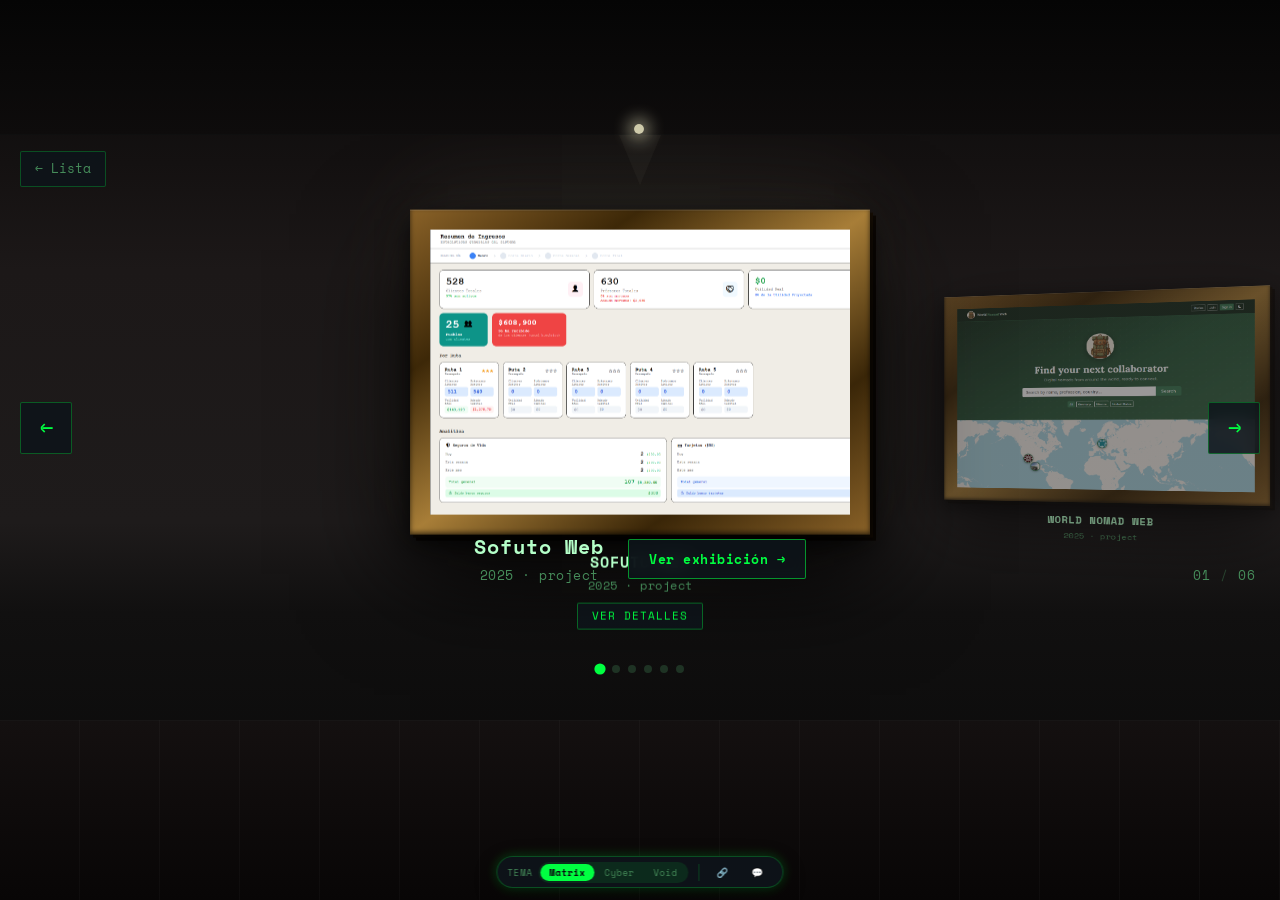
==== commit c5906688: "Fix gallery hall layout: bigger frames, better proportions and spacing - Frame artwork: 320x220 → 42" ====
--- a/galeria.html
+++ b/galeria.html
@@ -18,7 +18,6 @@
       display: flex;
       flex-direction: column;
       z-index: 1;
-      /* Museum room atmosphere */
       background:
         linear-gradient(to bottom,
           #080808 0%,
@@ -33,53 +32,51 @@
     /* Ceiling strip */
     .room-ceiling {
       flex-shrink: 0;
-      height: 14%;
+      height: 15%;
       background: linear-gradient(to bottom, #050505 0%, #0e0c0c 100%);
       border-bottom: 1px solid rgba(255,255,255,0.04);
       position: relative;
     }
-    /* Spot lights on ceiling */
-    .room-ceiling::before,
-    .room-ceiling::after {
+    .room-ceiling::before {
       content: '';
       position: absolute;
       bottom: 0;
-      width: 8px; height: 8px;
-      background: rgba(255,250,210,0.7);
+      left: calc(50% - 1px);
+      transform: translateX(-50%);
+      width: 10px; height: 10px;
+      background: rgba(255,250,210,0.8);
       border-radius: 50%;
-      box-shadow: 0 0 12px 4px rgba(255,250,210,0.4);
-    }
-    .room-ceiling::before { left: calc(50% - 1px); transform: translateX(-50%); }
-    .room-ceiling::after  { display: none; }
-
-    /* Wall area (where frames hang) */
+      box-shadow: 0 0 16px 6px rgba(255,250,210,0.45);
+    }
+
+    /* Wall area */
     .room-wall {
       flex: 1;
       position: relative;
       overflow: hidden;
     }
 
-    /* Floor */
+    /* Floor — thinner so wall has more space */
     .room-floor {
       flex-shrink: 0;
-      height: 26%;
+      height: 20%;
       background:
         repeating-linear-gradient(
           90deg,
           transparent,
           transparent calc(6.25% - 1px),
-          rgba(255,255,255,0.018) calc(6.25% - 1px),
-          rgba(255,255,255,0.018) 6.25%
+          rgba(255,255,255,0.022) calc(6.25% - 1px),
+          rgba(255,255,255,0.022) 6.25%
         ),
         linear-gradient(to bottom, #141010 0%, #080606 100%);
-      border-top: 1px solid rgba(255,255,255,0.05);
+      border-top: 1px solid rgba(255,255,255,0.06);
     }
 
     /* ── FRAMES TRACK ─────────────────────────────────────────────────── */
     .frames-track {
       position: absolute;
       inset: 0;
-      perspective: 1400px;
+      perspective: 1600px;
     }
 
     .gallery-frame-item {
@@ -87,163 +84,161 @@
       top: 50%;
       left: 50%;
       cursor: pointer;
-      transition: transform 0.6s cubic-bezier(0.25, 0.46, 0.45, 0.94),
-                  opacity  0.6s cubic-bezier(0.25, 0.46, 0.45, 0.94);
+      transition: transform 0.65s cubic-bezier(0.25, 0.46, 0.45, 0.94),
+                  opacity  0.65s cubic-bezier(0.25, 0.46, 0.45, 0.94);
       user-select: none;
     }
 
-    /* Position classes */
+    /* Position classes — bigger offsets for larger frames */
     .gallery-frame-item.pos-active {
-      transform: translate(-50%, -55%) scale(1) rotateY(0deg);
+      transform: translate(-50%, -52%) scale(1) rotateY(0deg);
       opacity: 1; z-index: 10;
     }
     .gallery-frame-item.pos-next1 {
-      transform: translate(calc(-50% + 400px), -53%) scale(0.68) rotateY(-16deg);
-      opacity: 0.6; z-index: 8;
+      transform: translate(calc(-50% + 460px), -50%) scale(0.65) rotateY(-18deg);
+      opacity: 0.55; z-index: 8;
     }
     .gallery-frame-item.pos-prev1 {
-      transform: translate(calc(-50% - 400px), -53%) scale(0.68) rotateY(16deg);
-      opacity: 0.6; z-index: 8;
+      transform: translate(calc(-50% - 460px), -50%) scale(0.65) rotateY(18deg);
+      opacity: 0.55; z-index: 8;
     }
     .gallery-frame-item.pos-next2 {
-      transform: translate(calc(-50% + 700px), -51%) scale(0.48) rotateY(-24deg);
-      opacity: 0.3; z-index: 6;
+      transform: translate(calc(-50% + 780px), -49%) scale(0.44) rotateY(-26deg);
+      opacity: 0.25; z-index: 6;
     }
     .gallery-frame-item.pos-prev2 {
-      transform: translate(calc(-50% - 700px), -51%) scale(0.48) rotateY(24deg);
-      opacity: 0.3; z-index: 6;
+      transform: translate(calc(-50% - 780px), -49%) scale(0.44) rotateY(26deg);
+      opacity: 0.25; z-index: 6;
     }
     .gallery-frame-item.pos-next3 {
-      transform: translate(calc(-50% + 940px), -50%) scale(0.33) rotateY(-30deg);
-      opacity: 0.12; z-index: 4;
+      transform: translate(calc(-50% + 1040px), -48%) scale(0.3) rotateY(-32deg);
+      opacity: 0.1; z-index: 4;
     }
     .gallery-frame-item.pos-prev3 {
-      transform: translate(calc(-50% - 940px), -50%) scale(0.33) rotateY(30deg);
-      opacity: 0.12; z-index: 4;
+      transform: translate(calc(-50% - 1040px), -48%) scale(0.3) rotateY(32deg);
+      opacity: 0.1; z-index: 4;
     }
     .gallery-frame-item.pos-hidden {
       opacity: 0; pointer-events: none; z-index: 1;
-      transform: translate(calc(-50% + 1200px), -50%) scale(0.2) rotateY(-35deg);
+      transform: translate(calc(-50% + 1320px), -47%) scale(0.18) rotateY(-38deg);
     }
     .gallery-frame-item.pos-hidden.left {
-      transform: translate(calc(-50% - 1200px), -50%) scale(0.2) rotateY(35deg);
-    }
-
-    /* Light beam from ceiling (only active) */
+      transform: translate(calc(-50% - 1320px), -47%) scale(0.18) rotateY(38deg);
+    }
+
+    /* Light beam */
     .frame-beam {
       position: absolute;
-      bottom: calc(100% + 22px);
+      bottom: calc(100% + 24px);
       left: 50%;
       transform: translateX(-50%);
       width: 0; height: 0;
-      border-left: 80px solid transparent;
-      border-right: 80px solid transparent;
-      border-top: 200px solid rgba(255,245,200,0.035);
+      border-left: 100px solid transparent;
+      border-right: 100px solid transparent;
+      border-top: 240px solid rgba(255,245,200,0.032);
       pointer-events: none;
       opacity: 0;
       transition: opacity 0.6s ease;
     }
     .gallery-frame-item.pos-active .frame-beam { opacity: 1; }
-
-    /* Ceiling dot for active frame */
     .frame-beam::before {
       content: '';
       position: absolute;
-      top: -220px;
-      left: -5px;
-      width: 10px; height: 10px;
-      background: rgba(255,250,200,0.8);
+      top: -260px;
+      left: -6px;
+      width: 12px; height: 12px;
+      background: rgba(255,250,200,0.85);
       border-radius: 50%;
-      box-shadow: 0 0 10px 4px rgba(255,250,200,0.4);
+      box-shadow: 0 0 14px 5px rgba(255,250,200,0.4);
     }
 
     /* ── PICTURE FRAME ────────────────────────────────────────────────── */
     .frame-outer {
-      padding: 18px;
+      padding: 20px;
       background:
         linear-gradient(145deg,
-          #7a5520 0%,
+          #8a6228 0%,
           #3d2808 25%,
-          #9a7030 50%,
+          #a87e38 50%,
           #3a2608 75%,
-          #7a5520 100%
+          #8a6228 100%
         );
       box-shadow:
-        0 30px 90px rgba(0,0,0,0.95),
-        0 8px 20px rgba(0,0,0,0.7),
-        inset 0 1px 0 rgba(255,255,255,0.12),
-        inset 0 -2px 4px rgba(0,0,0,0.6),
-        2px 2px 0 #1a1005,
-        4px 4px 0 #0f0904;
+        0 40px 100px rgba(0,0,0,0.97),
+        0 10px 24px rgba(0,0,0,0.75),
+        inset 0 1px 0 rgba(255,255,255,0.14),
+        inset 0 -2px 5px rgba(0,0,0,0.65),
+        3px 3px 0 #1a1005,
+        6px 6px 0 #0f0904;
       transition: box-shadow 0.6s ease;
     }
     .gallery-frame-item.pos-active .frame-outer {
       box-shadow:
-        0 30px 90px rgba(0,0,0,0.95),
-        0 8px 20px rgba(0,0,0,0.7),
-        inset 0 1px 0 rgba(255,255,255,0.12),
-        inset 0 -2px 4px rgba(0,0,0,0.6),
-        2px 2px 0 #1a1005,
-        4px 4px 0 #0f0904,
-        0 -20px 80px rgba(255,245,200,0.06),
-        0 0 40px rgba(255,245,200,0.04);
-    }
-
+        0 40px 100px rgba(0,0,0,0.97),
+        0 10px 24px rgba(0,0,0,0.75),
+        inset 0 1px 0 rgba(255,255,255,0.14),
+        inset 0 -2px 5px rgba(0,0,0,0.65),
+        3px 3px 0 #1a1005,
+        6px 6px 0 #0f0904,
+        0 -24px 100px rgba(255,245,200,0.07),
+        0 0 50px rgba(255,245,200,0.05);
+    }
+
+    /* Bigger artwork canvas */
     .frame-artwork-img {
-      width: 320px;
-      height: 220px;
+      width: 420px;
+      height: 285px;
       object-fit: cover;
       display: block;
       background: #0a0a0a;
     }
     .frame-placeholder-img {
-      width: 320px;
-      height: 220px;
+      width: 420px;
+      height: 285px;
       display: flex;
       align-items: center;
       justify-content: center;
       background: #0a0a0a;
       color: rgb(var(--accent));
       font-family: 'Space Mono', monospace;
-      font-size: 13px;
+      font-size: 14px;
       letter-spacing: 2px;
       text-transform: uppercase;
       border: 1px solid rgb(var(--accent) / 0.15);
     }
 
-    /* Frame label below */
+    /* Frame label */
     .frame-label {
       text-align: center;
-      margin-top: 14px;
+      margin-top: 16px;
       pointer-events: none;
     }
     .frame-label-title {
-      font-size: 12px;
+      font-size: 15px;
       font-weight: 700;
       color: rgb(var(--ink));
       letter-spacing: 1px;
       text-transform: uppercase;
     }
     .frame-label-meta {
-      font-size: 10px;
+      font-size: 12px;
       color: rgb(var(--ink2));
-      margin-top: 3px;
+      margin-top: 4px;
       letter-spacing: 0.5px;
     }
-    /* Plaque below active frame */
     .frame-plaque {
       display: inline-block;
-      margin-top: 6px;
-      padding: 3px 12px;
-      border: 1px solid rgb(var(--accent) / 0.3);
+      margin-top: 8px;
+      padding: 4px 14px;
+      border: 1px solid rgb(var(--accent) / 0.35);
       border-radius: var(--radius);
-      background: rgb(var(--elevated) / 0.8);
-      font-size: 9px;
+      background: rgb(var(--elevated) / 0.85);
+      font-size: 11px;
       letter-spacing: 1px;
       text-transform: uppercase;
       color: rgb(var(--accent));
       opacity: 0;
-      transform: translateY(4px);
+      transform: translateY(5px);
       transition: opacity 0.4s ease 0.2s, transform 0.4s ease 0.2s;
     }
     .gallery-frame-item.pos-active .frame-plaque {
@@ -254,37 +249,38 @@
     /* ── BOTTOM INFO BAR ──────────────────────────────────────────────── */
     .gallery-info-bar {
       position: absolute;
-      bottom: 27%;
+      bottom: 23%;
       left: 50%;
       transform: translateX(-50%);
       display: flex;
       align-items: center;
-      gap: 20px;
+      gap: 24px;
       z-index: 20;
       pointer-events: none;
+      white-space: nowrap;
     }
     .gallery-info-text { text-align: center; }
     .gallery-info-title {
-      font-size: 16px;
+      font-size: 20px;
       font-weight: 700;
       color: rgb(var(--ink));
       letter-spacing: 1px;
     }
     .gallery-info-meta {
-      font-size: 10px;
+      font-size: 13px;
       color: rgb(var(--ink2));
       letter-spacing: 0.5px;
-      margin-top: 3px;
+      margin-top: 4px;
     }
     .btn-view-exhibit {
       pointer-events: auto;
-      padding: 7px 16px;
-      border: 1px solid rgb(var(--accent) / 0.5);
+      padding: 9px 20px;
+      border: 1px solid rgb(var(--accent) / 0.55);
       border-radius: var(--radius);
       background: rgb(var(--elevated) / 0.9);
       color: rgb(var(--accent));
       font-family: 'Space Mono', monospace;
-      font-size: 11px;
+      font-size: 13px;
       font-weight: 700;
       letter-spacing: 0.5px;
       cursor: pointer;
@@ -303,63 +299,63 @@
       top: 50%;
       transform: translateY(-50%);
       z-index: 20;
-      width: 44px; height: 44px;
+      width: 52px; height: 52px;
       display: flex; align-items: center; justify-content: center;
-      background: rgb(var(--elevated) / 0.8);
-      border: 1px solid rgb(var(--accent) / 0.25);
+      background: rgb(var(--elevated) / 0.85);
+      border: 1px solid rgb(var(--accent) / 0.3);
       border-radius: var(--radius);
       color: rgb(var(--accent));
-      font-size: 18px;
+      font-size: 22px;
       cursor: pointer;
-      backdrop-filter: blur(6px);
+      backdrop-filter: blur(8px);
       transition: background 0.15s, box-shadow 0.15s;
     }
     .gallery-nav-btn:hover { background: rgb(var(--elevated)); box-shadow: var(--glow); }
-    .gallery-prev { left: 16px; }
-    .gallery-next { right: 16px; }
+    .gallery-prev { left: 20px; }
+    .gallery-next { right: 20px; }
 
     /* Counter */
     .gallery-counter {
       position: absolute;
-      bottom: 27%;
-      right: 20px;
-      font-size: 11px;
+      bottom: 23%;
+      right: 24px;
+      font-size: 13px;
       color: rgb(var(--ink2));
-      letter-spacing: 0.5px;
+      letter-spacing: 1px;
       z-index: 20;
     }
 
     /* Back to list */
     .btn-back-list {
       position: absolute;
-      top: 14px;
-      left: 16px;
+      top: 16px;
+      left: 20px;
       z-index: 20;
-      font-size: 11px;
+      font-size: 13px;
       font-family: 'Space Mono', monospace;
       color: rgb(var(--ink2));
       text-decoration: none;
-      padding: 5px 10px;
-      border: 1px solid rgb(var(--accent) / 0.2);
+      padding: 7px 14px;
+      border: 1px solid rgb(var(--accent) / 0.25);
       border-radius: var(--radius);
-      background: rgb(var(--elevated) / 0.8);
-      backdrop-filter: blur(6px);
+      background: rgb(var(--elevated) / 0.85);
+      backdrop-filter: blur(8px);
       transition: color 0.12s, border-color 0.12s;
     }
-    .btn-back-list:hover { color: rgb(var(--accent)); border-color: rgb(var(--accent) / 0.5); text-decoration: none; }
-
-    /* Dot navigation */
+    .btn-back-list:hover { color: rgb(var(--accent)); border-color: rgb(var(--accent) / 0.55); text-decoration: none; }
+
+    /* Dot navigation — lives on the floor */
     .gallery-dots {
       position: absolute;
-      bottom: calc(27% - 28px);
+      bottom: 8%;
       left: 50%;
       transform: translateX(-50%);
       display: flex;
-      gap: 6px;
+      gap: 8px;
       z-index: 20;
     }
     .gallery-dot {
-      width: 6px; height: 6px;
+      width: 8px; height: 8px;
       border-radius: 50%;
       background: rgb(var(--ink2));
       opacity: 0.3;
@@ -371,7 +367,7 @@
     .gallery-dot.active {
       opacity: 1;
       background: rgb(var(--accent));
-      transform: scale(1.3);
+      transform: scale(1.4);
     }
 
     /* ── DETAIL MODAL ─────────────────────────────────────────────────── */
@@ -379,8 +375,8 @@
       position: fixed;
       inset: 0;
       z-index: 60;
-      background: rgba(0,0,0,0.95);
-      backdrop-filter: blur(12px);
+      background: rgba(0,0,0,0.96);
+      backdrop-filter: blur(14px);
       display: flex;
       align-items: stretch;
       opacity: 0;
@@ -394,12 +390,12 @@
 
     .detail-close {
       position: absolute;
-      top: 16px; right: 16px;
+      top: 18px; right: 18px;
       z-index: 10;
       font-family: 'Space Mono', monospace;
-      font-size: 11px;
+      font-size: 13px;
       letter-spacing: 1px;
-      padding: 6px 14px;
+      padding: 8px 16px;
       border: 1px solid rgb(var(--accent) / 0.3);
       border-radius: var(--radius);
       background: rgb(var(--elevated) / 0.9);
@@ -413,8 +409,8 @@
       display: flex;
       width: 100%;
       height: 100%;
-      padding: calc(4.75rem + 20px) 32px 20px;
-      gap: 32px;
+      padding: calc(4.75rem + 24px) 40px 24px;
+      gap: 40px;
       overflow: hidden;
     }
 
@@ -423,7 +419,7 @@
       flex: 1;
       display: flex;
       flex-direction: column;
-      gap: 12px;
+      gap: 14px;
       min-width: 0;
       overflow: hidden;
     }
@@ -452,7 +448,7 @@
 
     .detail-thumbs {
       display: flex;
-      gap: 8px;
+      gap: 10px;
       overflow-x: auto;
       scrollbar-width: thin;
       scrollbar-color: rgb(var(--accent) / 0.3) transparent;
@@ -464,7 +460,7 @@
 
     .detail-thumb {
       flex-shrink: 0;
-      width: 80px; height: 56px;
+      width: 96px; height: 66px;
       border: 2px solid rgb(var(--accent) / 0.2);
       border-radius: var(--radius);
       overflow: hidden;
@@ -481,10 +477,10 @@
       flex-shrink: 0;
       align-self: flex-start;
       font-family: 'Space Mono', monospace;
-      font-size: 11px;
+      font-size: 13px;
       font-weight: 700;
       letter-spacing: 0.5px;
-      padding: 7px 16px;
+      padding: 9px 20px;
       border: 1px solid rgb(var(--accent) / 0.4);
       border-radius: var(--radius);
       background: rgb(var(--accent) / 0.08);
@@ -494,37 +490,37 @@
     }
     .btn-video:hover { background: rgb(var(--accent) / 0.15); }
 
-    /* Info column */
+    /* Info column — wider and more readable */
     .detail-info {
-      width: 300px;
+      width: 360px;
       flex-shrink: 0;
       display: flex;
       flex-direction: column;
-      gap: 14px;
+      gap: 18px;
       overflow-y: auto;
       scrollbar-width: thin;
       scrollbar-color: rgb(var(--accent) / 0.2) transparent;
-      padding-right: 4px;
+      padding-right: 6px;
     }
     .detail-eyebrow {
-      font-size: 10px;
+      font-size: 12px;
       text-transform: uppercase;
       letter-spacing: 2px;
       color: rgb(var(--accent));
-      opacity: 0.7;
+      opacity: 0.75;
     }
     .detail-title {
-      font-size: 22px;
+      font-size: 26px;
       font-weight: 700;
       color: rgb(var(--ink));
       margin: 0;
       letter-spacing: 0.5px;
-      line-height: 1.3;
+      line-height: 1.25;
     }
     .detail-desc {
-      font-size: 12px;
+      font-size: 14px;
       color: rgb(var(--ink2));
-      line-height: 1.8;
+      line-height: 1.85;
       margin: 0;
     }
     .detail-divider {
@@ -532,12 +528,12 @@
       background: rgb(var(--accent) / 0.1);
       flex-shrink: 0;
     }
-    .detail-tags { display: flex; flex-wrap: wrap; gap: 5px; }
+    .detail-tags { display: flex; flex-wrap: wrap; gap: 6px; }
     .detail-link {
       display: inline-block;
-      font-size: 11px;
+      font-size: 13px;
       letter-spacing: 0.5px;
-      padding: 8px 16px;
+      padding: 10px 20px;
       border: 1px solid rgb(var(--accent) / 0.5);
       border-radius: var(--radius);
       color: rgb(var(--accent));
@@ -547,16 +543,16 @@
     .detail-link:hover { background: rgb(var(--accent) / 0.1); text-decoration: none; }
     .detail-nav-buttons {
       display: flex;
-      gap: 8px;
+      gap: 10px;
       margin-top: auto;
-      padding-top: 12px;
+      padding-top: 14px;
       border-top: 1px solid rgb(var(--accent) / 0.1);
     }
     .btn-detail-prev, .btn-detail-next {
       flex: 1;
       font-family: 'Space Mono', monospace;
-      font-size: 10px;
-      padding: 6px;
+      font-size: 12px;
+      padding: 9px;
       border: 1px solid rgb(var(--muted) / 0.4);
       border-radius: var(--radius);
       background: transparent;
@@ -571,36 +567,50 @@
     }
 
     /* ── RESPONSIVE ───────────────────────────────────────────────────── */
+    @media (max-width: 900px) {
+      .detail-info { width: 300px; }
+      .detail-title { font-size: 22px; }
+    }
+
     @media (max-width: 768px) {
       .gallery-frame-item.pos-next1 {
-        transform: translate(calc(-50% + 240px), -53%) scale(0.6) rotateY(-14deg);
+        transform: translate(calc(-50% + 260px), -50%) scale(0.58) rotateY(-15deg);
+        opacity: 0.5;
       }
       .gallery-frame-item.pos-prev1 {
-        transform: translate(calc(-50% - 240px), -53%) scale(0.6) rotateY(14deg);
+        transform: translate(calc(-50% - 260px), -50%) scale(0.58) rotateY(15deg);
+        opacity: 0.5;
       }
       .gallery-frame-item.pos-next2,
       .gallery-frame-item.pos-prev2,
       .gallery-frame-item.pos-next3,
       .gallery-frame-item.pos-prev3 { opacity: 0; pointer-events: none; }
 
-      .frame-artwork-img, .frame-placeholder-img { width: 220px; height: 155px; }
-      .frame-outer { padding: 12px; }
-
-      .detail-inner { flex-direction: column; padding: 56px 14px 14px; gap: 12px; }
-      .detail-info { width: 100%; overflow-y: visible; }
-      .detail-title { font-size: 17px; }
-      .gallery-info-bar { gap: 10px; bottom: 28%; }
-      .gallery-info-title { font-size: 13px; }
-      .gallery-nav-btn { width: 36px; height: 36px; font-size: 15px; }
-      .gallery-prev { left: 6px; }
-      .gallery-next { right: 6px; }
-      .detail-nav-buttons { margin-top: 8px; }
-    }
-
-    @media (max-width: 420px) {
-      .frame-artwork-img, .frame-placeholder-img { width: 180px; height: 125px; }
-      .gallery-info-title { font-size: 12px; }
-      .btn-view-exhibit { font-size: 10px; padding: 5px 12px; }
+      .frame-artwork-img, .frame-placeholder-img { width: 260px; height: 178px; }
+      .frame-outer { padding: 14px; }
+      .frame-label-title { font-size: 13px; }
+
+      .detail-inner { flex-direction: column; padding: 56px 16px 16px; gap: 14px; }
+      .detail-info { width: 100%; overflow-y: visible; gap: 12px; }
+      .detail-title { font-size: 20px; }
+      .detail-desc { font-size: 13px; }
+
+      .gallery-info-bar { gap: 12px; bottom: 24%; }
+      .gallery-info-title { font-size: 16px; }
+      .gallery-info-meta { font-size: 12px; }
+      .gallery-counter { bottom: 24%; right: 14px; font-size: 12px; }
+      .gallery-dots { bottom: 6%; }
+      .gallery-nav-btn { width: 42px; height: 42px; font-size: 18px; }
+      .gallery-prev { left: 8px; }
+      .gallery-next { right: 8px; }
+    }
+
+    @media (max-width: 480px) {
+      .frame-artwork-img, .frame-placeholder-img { width: 210px; height: 145px; }
+      .frame-label-title { font-size: 12px; }
+      .gallery-info-title { font-size: 14px; }
+      .btn-view-exhibit { font-size: 11px; padding: 7px 14px; }
+      .gallery-nav-btn { width: 36px; height: 36px; font-size: 16px; }
     }
   </style>
 </head>
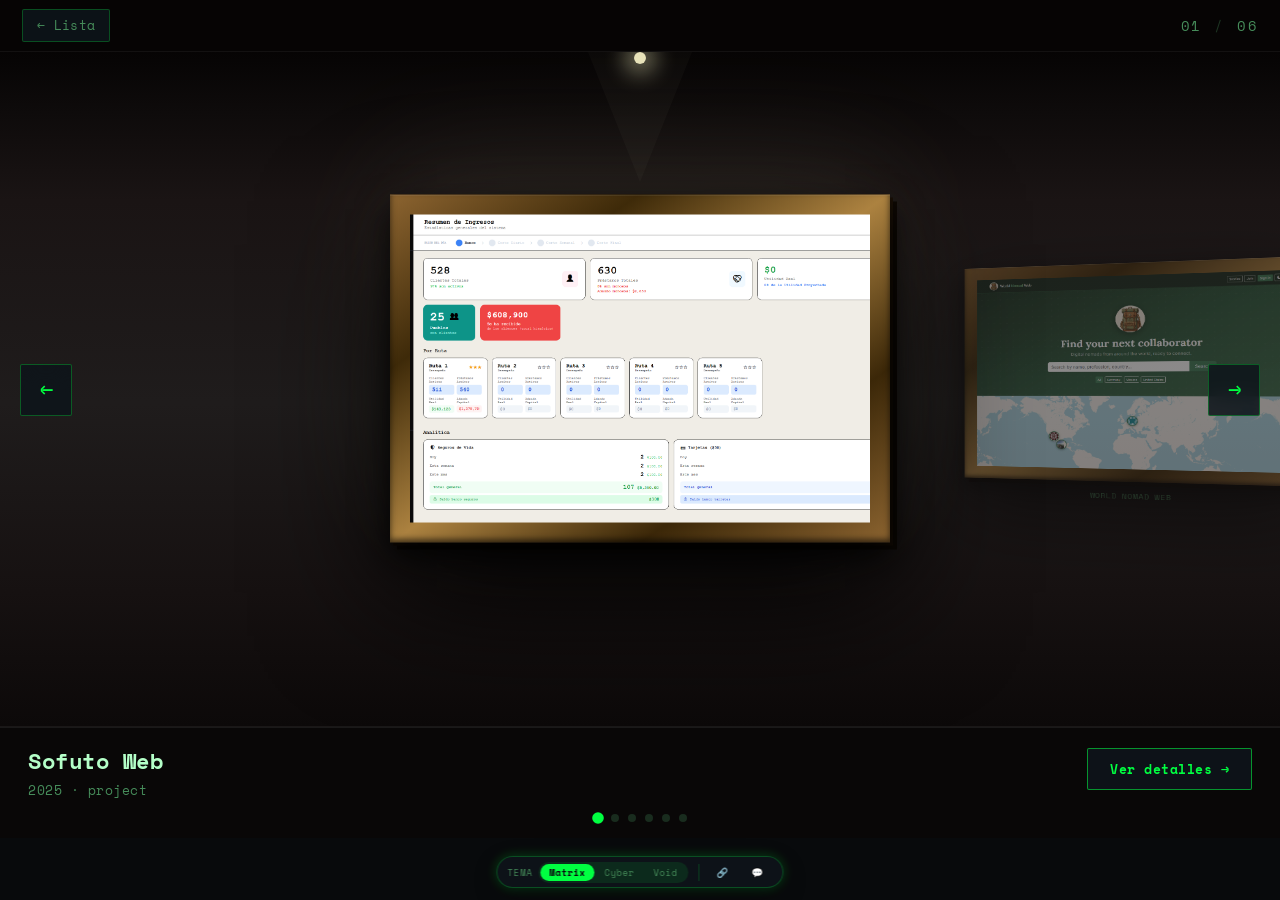
==== commit e5e5c50e: "Redesign gallery layout: fix overlapping UI with topbar/wall/panel structure Problem: all UI (title," ====
--- a/galeria.html
+++ b/galeria.html
@@ -9,70 +9,101 @@
   <link rel="stylesheet" href="css/styles.css">
   <link rel="stylesheet" href="css/feedback.css">
   <style>
-    /* ── GALLERY ROOM ─────────────────────────────────────────────────── */
-    html, body { height: 100%; overflow: hidden; }
-
+    html, body { height: 100%; overflow: hidden; margin: 0; padding: 0; }
+
+    /* ═══════════════════════════════════════════════════════════════
+       GALLERY ROOM  —  topbar / wall / info-panel stacked in a column
+       No absolute-positioned UI inside the wall so nothing overlaps.
+    ════════════════════════════════════════════════════════════════ */
     .gallery-room {
       position: fixed;
-      inset: 0;
+      top: 0; left: 0; right: 0;
+      /* clear the prototype control bar at the bottom */
+      bottom: calc(4.75rem + env(safe-area-inset-bottom, 0px));
       display: flex;
       flex-direction: column;
       z-index: 1;
-      background:
-        linear-gradient(to bottom,
-          #080808 0%,
-          #141111 18%,
-          #1c1818 30%,
-          #1e1b1b 58%,
-          #111010 68%,
-          #080808 100%
-        );
-    }
-
-    /* Ceiling strip */
-    .room-ceiling {
+    }
+
+    /* ── TOPBAR ──────────────────────────────────────────────────── */
+    .gallery-topbar {
       flex-shrink: 0;
-      height: 15%;
-      background: linear-gradient(to bottom, #050505 0%, #0e0c0c 100%);
-      border-bottom: 1px solid rgba(255,255,255,0.04);
-      position: relative;
-    }
-    .room-ceiling::before {
-      content: '';
-      position: absolute;
-      bottom: 0;
-      left: calc(50% - 1px);
-      transform: translateX(-50%);
-      width: 10px; height: 10px;
-      background: rgba(255,250,210,0.8);
-      border-radius: 50%;
-      box-shadow: 0 0 16px 6px rgba(255,250,210,0.45);
-    }
-
-    /* Wall area */
+      height: 52px;
+      display: flex;
+      align-items: center;
+      justify-content: space-between;
+      padding: 0 22px;
+      background: #060404;
+      border-bottom: 1px solid rgba(255,255,255,0.05);
+      z-index: 20;
+    }
+
+    .btn-back-list {
+      font-size: 13px;
+      font-family: 'Space Mono', monospace;
+      color: rgb(var(--ink2));
+      text-decoration: none;
+      padding: 6px 14px;
+      border: 1px solid rgb(var(--accent) / 0.25);
+      border-radius: var(--radius);
+      background: rgb(var(--elevated) / 0.9);
+      letter-spacing: 0.3px;
+      transition: color 0.12s, border-color 0.12s;
+    }
+    .btn-back-list:hover {
+      color: rgb(var(--accent));
+      border-color: rgb(var(--accent) / 0.55);
+      text-decoration: none;
+    }
+
+    .gallery-counter {
+      font-size: 14px;
+      color: rgb(var(--ink2));
+      letter-spacing: 1.5px;
+    }
+    .gallery-counter .sep { opacity: 0.35; margin: 0 2px; }
+
+    /* ── WALL — the painting area ────────────────────────────────── */
     .room-wall {
       flex: 1;
       position: relative;
       overflow: hidden;
-    }
-
-    /* Floor — thinner so wall has more space */
-    .room-floor {
-      flex-shrink: 0;
-      height: 20%;
+      /* Dark museum wall with ceiling gradient built-in */
       background:
-        repeating-linear-gradient(
-          90deg,
-          transparent,
-          transparent calc(6.25% - 1px),
-          rgba(255,255,255,0.022) calc(6.25% - 1px),
-          rgba(255,255,255,0.022) 6.25%
-        ),
-        linear-gradient(to bottom, #141010 0%, #080606 100%);
-      border-top: 1px solid rgba(255,255,255,0.06);
-    }
-
-    /* ── FRAMES TRACK ─────────────────────────────────────────────────── */
+        linear-gradient(to bottom,
+          #060404 0%,
+          #0e0b0b 9%,
+          #1a1414 22%,
+          #1f1c1c 52%,
+          #161111 80%,
+          #0c0909 100%
+        );
+    }
+
+    /* Ceiling spotlight fixture */
+    .room-wall::before {
+      content: '';
+      position: absolute;
+      top: 0;
+      left: 50%;
+      transform: translateX(-50%);
+      width: 12px; height: 12px;
+      background: rgba(255,250,205,0.9);
+      border-radius: 50%;
+      box-shadow: 0 0 22px 9px rgba(255,250,200,0.45);
+      z-index: 5;
+    }
+
+    /* Floor line at the bottom of the wall */
+    .room-wall::after {
+      content: '';
+      position: absolute;
+      bottom: 0; left: 0; right: 0;
+      height: 1px;
+      background: rgba(255,255,255,0.06);
+    }
+
+    /* ── FRAMES TRACK ────────────────────────────────────────────── */
     .frames-track {
       position: absolute;
       inset: 0;
@@ -89,112 +120,101 @@
       user-select: none;
     }
 
-    /* Position classes — bigger offsets for larger frames */
     .gallery-frame-item.pos-active {
-      transform: translate(-50%, -52%) scale(1) rotateY(0deg);
+      transform: translate(-50%, -54%) scale(1) rotateY(0deg);
       opacity: 1; z-index: 10;
     }
     .gallery-frame-item.pos-next1 {
-      transform: translate(calc(-50% + 460px), -50%) scale(0.65) rotateY(-18deg);
-      opacity: 0.55; z-index: 8;
+      transform: translate(calc(-50% + 490px), -52%) scale(0.63) rotateY(-19deg);
+      opacity: 0.48; z-index: 8;
     }
     .gallery-frame-item.pos-prev1 {
-      transform: translate(calc(-50% - 460px), -50%) scale(0.65) rotateY(18deg);
-      opacity: 0.55; z-index: 8;
+      transform: translate(calc(-50% - 490px), -52%) scale(0.63) rotateY(19deg);
+      opacity: 0.48; z-index: 8;
     }
     .gallery-frame-item.pos-next2 {
-      transform: translate(calc(-50% + 780px), -49%) scale(0.44) rotateY(-26deg);
-      opacity: 0.25; z-index: 6;
+      transform: translate(calc(-50% + 820px), -50%) scale(0.42) rotateY(-28deg);
+      opacity: 0.2; z-index: 6;
     }
     .gallery-frame-item.pos-prev2 {
-      transform: translate(calc(-50% - 780px), -49%) scale(0.44) rotateY(26deg);
-      opacity: 0.25; z-index: 6;
+      transform: translate(calc(-50% - 820px), -50%) scale(0.42) rotateY(28deg);
+      opacity: 0.2; z-index: 6;
     }
     .gallery-frame-item.pos-next3 {
-      transform: translate(calc(-50% + 1040px), -48%) scale(0.3) rotateY(-32deg);
-      opacity: 0.1; z-index: 4;
+      transform: translate(calc(-50% + 1080px), -49%) scale(0.27) rotateY(-34deg);
+      opacity: 0.07; z-index: 4;
     }
     .gallery-frame-item.pos-prev3 {
-      transform: translate(calc(-50% - 1040px), -48%) scale(0.3) rotateY(32deg);
-      opacity: 0.1; z-index: 4;
+      transform: translate(calc(-50% - 1080px), -49%) scale(0.27) rotateY(34deg);
+      opacity: 0.07; z-index: 4;
     }
     .gallery-frame-item.pos-hidden {
       opacity: 0; pointer-events: none; z-index: 1;
-      transform: translate(calc(-50% + 1320px), -47%) scale(0.18) rotateY(-38deg);
+      transform: translate(calc(-50% + 1380px), -48%) scale(0.15) rotateY(-40deg);
     }
     .gallery-frame-item.pos-hidden.left {
-      transform: translate(calc(-50% - 1320px), -47%) scale(0.18) rotateY(38deg);
-    }
-
-    /* Light beam */
+      transform: translate(calc(-50% - 1380px), -48%) scale(0.15) rotateY(40deg);
+    }
+
+    /* ── SPOTLIGHT BEAM ──────────────────────────────────────────── */
     .frame-beam {
       position: absolute;
-      bottom: calc(100% + 24px);
+      bottom: calc(100% + 12px);
       left: 50%;
       transform: translateX(-50%);
       width: 0; height: 0;
-      border-left: 100px solid transparent;
-      border-right: 100px solid transparent;
-      border-top: 240px solid rgba(255,245,200,0.032);
+      border-left: 120px solid transparent;
+      border-right: 120px solid transparent;
+      border-top: 300px solid rgba(255,245,200,0.025);
       pointer-events: none;
       opacity: 0;
-      transition: opacity 0.6s ease;
+      transition: opacity 0.65s ease;
     }
     .gallery-frame-item.pos-active .frame-beam { opacity: 1; }
-    .frame-beam::before {
-      content: '';
-      position: absolute;
-      top: -260px;
-      left: -6px;
-      width: 12px; height: 12px;
-      background: rgba(255,250,200,0.85);
-      border-radius: 50%;
-      box-shadow: 0 0 14px 5px rgba(255,250,200,0.4);
-    }
-
-    /* ── PICTURE FRAME ────────────────────────────────────────────────── */
+
+    /* ── PICTURE FRAME ───────────────────────────────────────────── */
     .frame-outer {
       padding: 20px;
       background:
         linear-gradient(145deg,
-          #8a6228 0%,
-          #3d2808 25%,
-          #a87e38 50%,
-          #3a2608 75%,
-          #8a6228 100%
+          #8c6430 0%,
+          #3e2a09 25%,
+          #ac8240 50%,
+          #3b2708 75%,
+          #8c6430 100%
         );
       box-shadow:
-        0 40px 100px rgba(0,0,0,0.97),
-        0 10px 24px rgba(0,0,0,0.75),
-        inset 0 1px 0 rgba(255,255,255,0.14),
-        inset 0 -2px 5px rgba(0,0,0,0.65),
-        3px 3px 0 #1a1005,
-        6px 6px 0 #0f0904;
-      transition: box-shadow 0.6s ease;
+        0 50px 130px rgba(0,0,0,0.98),
+        0 14px 30px rgba(0,0,0,0.82),
+        inset 0 1px 0 rgba(255,255,255,0.15),
+        inset 0 -3px 6px rgba(0,0,0,0.65),
+        3px 3px 0 #1c1106,
+        7px 7px 0 #100a04;
+      transition: box-shadow 0.65s ease;
     }
     .gallery-frame-item.pos-active .frame-outer {
       box-shadow:
-        0 40px 100px rgba(0,0,0,0.97),
-        0 10px 24px rgba(0,0,0,0.75),
-        inset 0 1px 0 rgba(255,255,255,0.14),
-        inset 0 -2px 5px rgba(0,0,0,0.65),
-        3px 3px 0 #1a1005,
-        6px 6px 0 #0f0904,
-        0 -24px 100px rgba(255,245,200,0.07),
-        0 0 50px rgba(255,245,200,0.05);
-    }
-
-    /* Bigger artwork canvas */
+        0 50px 130px rgba(0,0,0,0.98),
+        0 14px 30px rgba(0,0,0,0.82),
+        inset 0 1px 0 rgba(255,255,255,0.15),
+        inset 0 -3px 6px rgba(0,0,0,0.65),
+        3px 3px 0 #1c1106,
+        7px 7px 0 #100a04,
+        0 -30px 130px rgba(255,245,200,0.09),
+        0 0 70px rgba(255,245,200,0.055);
+    }
+
+    /* Artwork canvas — large focal point */
     .frame-artwork-img {
-      width: 420px;
-      height: 285px;
+      width: 460px;
+      height: 308px;
       object-fit: cover;
       display: block;
       background: #0a0a0a;
     }
     .frame-placeholder-img {
-      width: 420px;
-      height: 285px;
+      width: 460px;
+      height: 308px;
       display: flex;
       align-items: center;
       justify-content: center;
@@ -207,93 +227,25 @@
       border: 1px solid rgb(var(--accent) / 0.15);
     }
 
-    /* Frame label */
+    /* Label below frame — small index for side frames, hidden on active */
     .frame-label {
       text-align: center;
-      margin-top: 16px;
+      margin-top: 14px;
       pointer-events: none;
     }
     .frame-label-title {
-      font-size: 15px;
-      font-weight: 700;
-      color: rgb(var(--ink));
-      letter-spacing: 1px;
-      text-transform: uppercase;
-    }
-    .frame-label-meta {
       font-size: 12px;
       color: rgb(var(--ink2));
-      margin-top: 4px;
-      letter-spacing: 0.5px;
-    }
-    .frame-plaque {
-      display: inline-block;
-      margin-top: 8px;
-      padding: 4px 14px;
-      border: 1px solid rgb(var(--accent) / 0.35);
-      border-radius: var(--radius);
-      background: rgb(var(--elevated) / 0.85);
-      font-size: 11px;
-      letter-spacing: 1px;
+      letter-spacing: 0.8px;
       text-transform: uppercase;
-      color: rgb(var(--accent));
-      opacity: 0;
-      transform: translateY(5px);
-      transition: opacity 0.4s ease 0.2s, transform 0.4s ease 0.2s;
-    }
-    .gallery-frame-item.pos-active .frame-plaque {
-      opacity: 1;
-      transform: translateY(0);
-    }
-
-    /* ── BOTTOM INFO BAR ──────────────────────────────────────────────── */
-    .gallery-info-bar {
-      position: absolute;
-      bottom: 23%;
-      left: 50%;
-      transform: translateX(-50%);
-      display: flex;
-      align-items: center;
-      gap: 24px;
-      z-index: 20;
-      pointer-events: none;
-      white-space: nowrap;
-    }
-    .gallery-info-text { text-align: center; }
-    .gallery-info-title {
-      font-size: 20px;
-      font-weight: 700;
-      color: rgb(var(--ink));
-      letter-spacing: 1px;
-    }
-    .gallery-info-meta {
-      font-size: 13px;
-      color: rgb(var(--ink2));
-      letter-spacing: 0.5px;
-      margin-top: 4px;
-    }
-    .btn-view-exhibit {
-      pointer-events: auto;
-      padding: 9px 20px;
-      border: 1px solid rgb(var(--accent) / 0.55);
-      border-radius: var(--radius);
-      background: rgb(var(--elevated) / 0.9);
-      color: rgb(var(--accent));
-      font-family: 'Space Mono', monospace;
-      font-size: 13px;
-      font-weight: 700;
-      letter-spacing: 0.5px;
-      cursor: pointer;
-      transition: background 0.15s, box-shadow 0.15s;
-      white-space: nowrap;
-      backdrop-filter: blur(8px);
-    }
-    .btn-view-exhibit:hover {
-      background: rgb(var(--accent) / 0.15);
-      box-shadow: var(--glow);
-    }
-
-    /* ── NAVIGATION ───────────────────────────────────────────────────── */
+      opacity: 0.6;
+    }
+    /* Hide the text label on active frame — info panel shows it larger */
+    .gallery-frame-item.pos-active .frame-label-title { display: none; }
+    .frame-label-meta  { display: none; }
+    .frame-plaque      { display: none; }
+
+    /* ── NAV ARROWS — stay in the wall, clear of everything ─────── */
     .gallery-nav-btn {
       position: absolute;
       top: 50%;
@@ -307,70 +259,108 @@
       color: rgb(var(--accent));
       font-size: 22px;
       cursor: pointer;
-      backdrop-filter: blur(8px);
+      backdrop-filter: blur(10px);
       transition: background 0.15s, box-shadow 0.15s;
     }
     .gallery-nav-btn:hover { background: rgb(var(--elevated)); box-shadow: var(--glow); }
     .gallery-prev { left: 20px; }
     .gallery-next { right: 20px; }
 
-    /* Counter */
-    .gallery-counter {
-      position: absolute;
-      bottom: 23%;
-      right: 24px;
+    /* ═══════════════════════════════════════════════════════════════
+       INFO PANEL  —  dedicated zone below the wall, never overlaps
+    ════════════════════════════════════════════════════════════════ */
+    .gallery-info-panel {
+      flex-shrink: 0;
+      background: #090707;
+      border-top: 1px solid rgba(255,255,255,0.07);
+      padding: 20px 28px 16px;
+      display: flex;
+      flex-direction: column;
+      gap: 14px;
+    }
+
+    /* Row 1: title + meta left, buttons right */
+    .info-panel-row {
+      display: flex;
+      align-items: flex-start;
+      justify-content: space-between;
+      gap: 20px;
+    }
+
+    .info-panel-text { flex: 1; min-width: 0; }
+
+    .gallery-info-title {
+      font-size: 22px;
+      font-weight: 700;
+      color: rgb(var(--ink));
+      letter-spacing: 0.5px;
+      margin: 0;
+      line-height: 1.2;
+      white-space: nowrap;
+      overflow: hidden;
+      text-overflow: ellipsis;
+    }
+    .gallery-info-meta {
       font-size: 13px;
       color: rgb(var(--ink2));
-      letter-spacing: 1px;
-      z-index: 20;
-    }
-
-    /* Back to list */
-    .btn-back-list {
-      position: absolute;
-      top: 16px;
-      left: 20px;
-      z-index: 20;
+      letter-spacing: 0.5px;
+      margin: 6px 0 0;
+    }
+
+    .info-panel-actions {
+      flex-shrink: 0;
+      display: flex;
+      gap: 10px;
+      align-items: center;
+    }
+
+    .btn-view-exhibit {
+      padding: 10px 22px;
+      border: 1px solid rgb(var(--accent) / 0.55);
+      border-radius: var(--radius);
+      background: rgb(var(--elevated) / 0.95);
+      color: rgb(var(--accent));
+      font-family: 'Space Mono', monospace;
       font-size: 13px;
-      font-family: 'Space Mono', monospace;
-      color: rgb(var(--ink2));
-      text-decoration: none;
-      padding: 7px 14px;
-      border: 1px solid rgb(var(--accent) / 0.25);
-      border-radius: var(--radius);
-      background: rgb(var(--elevated) / 0.85);
-      backdrop-filter: blur(8px);
-      transition: color 0.12s, border-color 0.12s;
-    }
-    .btn-back-list:hover { color: rgb(var(--accent)); border-color: rgb(var(--accent) / 0.55); text-decoration: none; }
-
-    /* Dot navigation — lives on the floor */
-    .gallery-dots {
-      position: absolute;
-      bottom: 8%;
-      left: 50%;
-      transform: translateX(-50%);
-      display: flex;
-      gap: 8px;
-      z-index: 20;
-    }
+      font-weight: 700;
+      letter-spacing: 0.5px;
+      cursor: pointer;
+      white-space: nowrap;
+      transition: background 0.15s, box-shadow 0.15s;
+    }
+    .btn-view-exhibit:hover {
+      background: rgb(var(--accent) / 0.14);
+      box-shadow: var(--glow);
+    }
+
+    /* Row 2: dots centred, with breathing room */
+    .info-panel-dots {
+      display: flex;
+      justify-content: center;
+      align-items: center;
+      gap: 9px;
+    }
+
     .gallery-dot {
       width: 8px; height: 8px;
       border-radius: 50%;
       background: rgb(var(--ink2));
-      opacity: 0.3;
+      opacity: 0.28;
       cursor: pointer;
-      transition: opacity 0.2s, transform 0.2s;
       border: none;
       padding: 0;
+      transition: opacity 0.2s, transform 0.22s;
     }
     .gallery-dot.active {
       opacity: 1;
       background: rgb(var(--accent));
-      transform: scale(1.4);
-    }
-
-    /* ── DETAIL MODAL ─────────────────────────────────────────────────── */
+      transform: scale(1.45);
+    }
+    .gallery-dot:hover:not(.active) { opacity: 0.55; }
+
+    /* ═══════════════════════════════════════════════════════════════
+       DETAIL MODAL
+    ════════════════════════════════════════════════════════════════ */
     .detail-modal {
       position: fixed;
       inset: 0;
@@ -383,10 +373,7 @@
       pointer-events: none;
       transition: opacity 0.3s ease;
     }
-    .detail-modal.open {
-      opacity: 1;
-      pointer-events: auto;
-    }
+    .detail-modal.open { opacity: 1; pointer-events: auto; }
 
     .detail-close {
       position: absolute;
@@ -395,7 +382,7 @@
       font-family: 'Space Mono', monospace;
       font-size: 13px;
       letter-spacing: 1px;
-      padding: 8px 16px;
+      padding: 8px 18px;
       border: 1px solid rgb(var(--accent) / 0.3);
       border-radius: var(--radius);
       background: rgb(var(--elevated) / 0.9);
@@ -414,7 +401,6 @@
       overflow: hidden;
     }
 
-    /* Media column */
     .detail-media {
       flex: 1;
       display: flex;
@@ -434,26 +420,17 @@
       background: #050505;
     }
     #detail-hero-img {
-      max-width: 100%;
-      max-height: 100%;
-      object-fit: contain;
-      display: block;
-    }
-    #detail-iframe {
-      width: 100%;
-      height: 100%;
-      border: 0;
-      display: block;
-    }
+      max-width: 100%; max-height: 100%;
+      object-fit: contain; display: block;
+    }
+    #detail-iframe { width: 100%; height: 100%; border: 0; display: block; }
 
     .detail-thumbs {
-      display: flex;
-      gap: 10px;
+      display: flex; gap: 10px;
       overflow-x: auto;
       scrollbar-width: thin;
       scrollbar-color: rgb(var(--accent) / 0.3) transparent;
-      flex-shrink: 0;
-      padding-bottom: 4px;
+      flex-shrink: 0; padding-bottom: 4px;
     }
     .detail-thumbs::-webkit-scrollbar { height: 3px; }
     .detail-thumbs::-webkit-scrollbar-thumb { background: rgb(var(--accent) / 0.3); }
@@ -463,202 +440,164 @@
       width: 96px; height: 66px;
       border: 2px solid rgb(var(--accent) / 0.2);
       border-radius: var(--radius);
-      overflow: hidden;
-      cursor: pointer;
-      padding: 0;
-      background: #0a0a0a;
+      overflow: hidden; cursor: pointer; padding: 0; background: #0a0a0a;
       transition: border-color 0.15s;
     }
-    .detail-thumb.active { border-color: rgb(var(--accent)); }
-    .detail-thumb img { width: 100%; height: 100%; object-fit: cover; display: block; }
-    .detail-thumb:hover { border-color: rgb(var(--accent) / 0.6); }
+    .detail-thumb.active  { border-color: rgb(var(--accent)); }
+    .detail-thumb img     { width: 100%; height: 100%; object-fit: cover; display: block; }
+    .detail-thumb:hover   { border-color: rgb(var(--accent) / 0.6); }
 
     .btn-video {
-      flex-shrink: 0;
-      align-self: flex-start;
+      flex-shrink: 0; align-self: flex-start;
       font-family: 'Space Mono', monospace;
-      font-size: 13px;
-      font-weight: 700;
-      letter-spacing: 0.5px;
+      font-size: 13px; font-weight: 700; letter-spacing: 0.5px;
       padding: 9px 20px;
       border: 1px solid rgb(var(--accent) / 0.4);
       border-radius: var(--radius);
       background: rgb(var(--accent) / 0.08);
       color: rgb(var(--accent));
-      cursor: pointer;
-      transition: background 0.15s;
-    }
-    .btn-video:hover { background: rgb(var(--accent) / 0.15); }
-
-    /* Info column — wider and more readable */
+      cursor: pointer; transition: background 0.15s;
+    }
+    .btn-video:hover { background: rgb(var(--accent) / 0.16); }
+
     .detail-info {
-      width: 360px;
-      flex-shrink: 0;
-      display: flex;
-      flex-direction: column;
-      gap: 18px;
+      width: 360px; flex-shrink: 0;
+      display: flex; flex-direction: column; gap: 18px;
       overflow-y: auto;
       scrollbar-width: thin;
       scrollbar-color: rgb(var(--accent) / 0.2) transparent;
       padding-right: 6px;
     }
     .detail-eyebrow {
-      font-size: 12px;
-      text-transform: uppercase;
-      letter-spacing: 2px;
-      color: rgb(var(--accent));
-      opacity: 0.75;
+      font-size: 12px; text-transform: uppercase;
+      letter-spacing: 2px; color: rgb(var(--accent)); opacity: 0.75;
     }
     .detail-title {
-      font-size: 26px;
-      font-weight: 700;
-      color: rgb(var(--ink));
-      margin: 0;
-      letter-spacing: 0.5px;
-      line-height: 1.25;
+      font-size: 26px; font-weight: 700;
+      color: rgb(var(--ink)); margin: 0;
+      letter-spacing: 0.5px; line-height: 1.25;
     }
     .detail-desc {
-      font-size: 14px;
-      color: rgb(var(--ink2));
-      line-height: 1.85;
-      margin: 0;
-    }
-    .detail-divider {
-      height: 1px;
-      background: rgb(var(--accent) / 0.1);
-      flex-shrink: 0;
-    }
-    .detail-tags { display: flex; flex-wrap: wrap; gap: 6px; }
+      font-size: 14px; color: rgb(var(--ink2));
+      line-height: 1.85; margin: 0;
+    }
+    .detail-divider { height: 1px; background: rgb(var(--accent) / 0.1); flex-shrink: 0; }
+    .detail-tags    { display: flex; flex-wrap: wrap; gap: 6px; }
     .detail-link {
-      display: inline-block;
-      font-size: 13px;
-      letter-spacing: 0.5px;
+      display: inline-block; font-size: 13px; letter-spacing: 0.5px;
       padding: 10px 20px;
       border: 1px solid rgb(var(--accent) / 0.5);
       border-radius: var(--radius);
-      color: rgb(var(--accent));
-      transition: background 0.15s;
-      align-self: flex-start;
+      color: rgb(var(--accent)); transition: background 0.15s; align-self: flex-start;
     }
     .detail-link:hover { background: rgb(var(--accent) / 0.1); text-decoration: none; }
     .detail-nav-buttons {
-      display: flex;
-      gap: 10px;
-      margin-top: auto;
-      padding-top: 14px;
+      display: flex; gap: 10px;
+      margin-top: auto; padding-top: 14px;
       border-top: 1px solid rgb(var(--accent) / 0.1);
     }
     .btn-detail-prev, .btn-detail-next {
-      flex: 1;
-      font-family: 'Space Mono', monospace;
-      font-size: 12px;
-      padding: 9px;
+      flex: 1; font-family: 'Space Mono', monospace;
+      font-size: 12px; padding: 9px;
       border: 1px solid rgb(var(--muted) / 0.4);
       border-radius: var(--radius);
-      background: transparent;
-      color: rgb(var(--ink2));
-      cursor: pointer;
+      background: transparent; color: rgb(var(--ink2));
+      cursor: pointer; letter-spacing: 0.5px;
       transition: color 0.12s, border-color 0.12s;
-      letter-spacing: 0.5px;
     }
     .btn-detail-prev:hover, .btn-detail-next:hover {
-      color: rgb(var(--ink));
-      border-color: rgb(var(--accent) / 0.4);
-    }
-
-    /* ── RESPONSIVE ───────────────────────────────────────────────────── */
-    @media (max-width: 900px) {
+      color: rgb(var(--ink)); border-color: rgb(var(--accent) / 0.4);
+    }
+
+    /* ── RESPONSIVE ──────────────────────────────────────────────── */
+    @media (max-width: 1000px) {
       .detail-info { width: 300px; }
-      .detail-title { font-size: 22px; }
-    }
-
-    @media (max-width: 768px) {
+    }
+
+    @media (max-width: 800px) {
+      .frame-artwork-img, .frame-placeholder-img { width: 340px; height: 228px; }
       .gallery-frame-item.pos-next1 {
-        transform: translate(calc(-50% + 260px), -50%) scale(0.58) rotateY(-15deg);
-        opacity: 0.5;
+        transform: translate(calc(-50% + 320px), -52%) scale(0.6) rotateY(-17deg);
+        opacity: 0.42;
       }
       .gallery-frame-item.pos-prev1 {
-        transform: translate(calc(-50% - 260px), -50%) scale(0.58) rotateY(15deg);
-        opacity: 0.5;
+        transform: translate(calc(-50% - 320px), -52%) scale(0.6) rotateY(17deg);
+        opacity: 0.42;
       }
       .gallery-frame-item.pos-next2,
       .gallery-frame-item.pos-prev2,
       .gallery-frame-item.pos-next3,
       .gallery-frame-item.pos-prev3 { opacity: 0; pointer-events: none; }
-
-      .frame-artwork-img, .frame-placeholder-img { width: 260px; height: 178px; }
-      .frame-outer { padding: 14px; }
-      .frame-label-title { font-size: 13px; }
-
-      .detail-inner { flex-direction: column; padding: 56px 16px 16px; gap: 14px; }
-      .detail-info { width: 100%; overflow-y: visible; gap: 12px; }
-      .detail-title { font-size: 20px; }
-      .detail-desc { font-size: 13px; }
-
-      .gallery-info-bar { gap: 12px; bottom: 24%; }
+      .frame-outer { padding: 15px; }
+
+      .gallery-info-title { font-size: 18px; }
+      .gallery-info-meta  { font-size: 12px; }
+      .btn-view-exhibit   { font-size: 12px; padding: 9px 16px; }
+      .gallery-nav-btn    { width: 44px; height: 44px; font-size: 19px; }
+      .gallery-prev { left: 10px; }
+      .gallery-next { right: 10px; }
+
+      .detail-inner  { flex-direction: column; padding: 56px 16px 16px; gap: 14px; }
+      .detail-info   { width: 100%; overflow-y: visible; gap: 12px; }
+      .detail-title  { font-size: 20px; }
+      .detail-desc   { font-size: 13px; }
+    }
+
+    @media (max-width: 500px) {
+      .frame-artwork-img, .frame-placeholder-img { width: 240px; height: 162px; }
+      .frame-outer { padding: 12px; }
+      .gallery-topbar { height: 46px; padding: 0 14px; }
+      .gallery-info-panel { padding: 14px 16px 12px; gap: 10px; }
       .gallery-info-title { font-size: 16px; }
-      .gallery-info-meta { font-size: 12px; }
-      .gallery-counter { bottom: 24%; right: 14px; font-size: 12px; }
-      .gallery-dots { bottom: 6%; }
-      .gallery-nav-btn { width: 42px; height: 42px; font-size: 18px; }
-      .gallery-prev { left: 8px; }
-      .gallery-next { right: 8px; }
-    }
-
-    @media (max-width: 480px) {
-      .frame-artwork-img, .frame-placeholder-img { width: 210px; height: 145px; }
-      .frame-label-title { font-size: 12px; }
-      .gallery-info-title { font-size: 14px; }
-      .btn-view-exhibit { font-size: 11px; padding: 7px 14px; }
-      .gallery-nav-btn { width: 36px; height: 36px; font-size: 16px; }
+      .btn-view-exhibit   { font-size: 11px; padding: 8px 13px; }
+      .gallery-nav-btn    { width: 38px; height: 38px; font-size: 16px; }
+      .gallery-prev { left: 4px; }
+      .gallery-next { right: 4px; }
     }
   </style>
 </head>
 <body>
-  <!-- Matrix rain -->
-  <canvas id="matrix-bg" aria-hidden="true" style="opacity:0.35"></canvas>
-
-  <!-- Gallery room -->
+  <canvas id="matrix-bg" aria-hidden="true" style="opacity:0.28"></canvas>
+
   <div class="gallery-room" id="gallery-hall">
-    <div class="room-ceiling"></div>
-
+
+    <!-- ① Topbar: back link left, counter right -->
+    <div class="gallery-topbar">
+      <a class="btn-back-list" href="index.html">← Lista</a>
+      <div class="gallery-counter">
+        <span id="gallery-current">01</span><span class="sep"> / </span><span id="gallery-total">06</span>
+      </div>
+    </div>
+
+    <!-- ② Wall: ONLY frames and nav arrows live here -->
     <div class="room-wall">
-      <!-- Frames populated by JS -->
       <div class="frames-track" id="frames-track"></div>
-
-      <!-- Bottom info -->
-      <div class="gallery-info-bar">
-        <div class="gallery-info-text">
-          <div class="gallery-info-title" id="label-title">—</div>
-          <div class="gallery-info-meta" id="label-meta">—</div>
-        </div>
-        <button class="btn-view-exhibit" id="btn-view-detail">Ver exhibición →</button>
-      </div>
-
-      <div class="gallery-counter">
-        <span id="gallery-current">01</span> <span style="opacity:.4">/</span> <span id="gallery-total">06</span>
-      </div>
-
-      <!-- Nav arrows -->
       <button class="gallery-nav-btn gallery-prev" id="gallery-prev" aria-label="Anterior">←</button>
       <button class="gallery-nav-btn gallery-next" id="gallery-next" aria-label="Siguiente">→</button>
-
-      <!-- Dots -->
-      <div class="gallery-dots" id="gallery-dots" aria-label="Seleccionar exhibición"></div>
-
-      <!-- Back -->
-      <a class="btn-back-list" href="index.html">← Lista</a>
     </div>
 
-    <div class="room-floor"></div>
+    <!-- ③ Info panel: title / meta / button on one row, dots on another — never overlaps wall -->
+    <div class="gallery-info-panel">
+      <div class="info-panel-row">
+        <div class="info-panel-text">
+          <div class="gallery-info-title" id="label-title">—</div>
+          <div class="gallery-info-meta"  id="label-meta">—</div>
+        </div>
+        <div class="info-panel-actions">
+          <button class="btn-view-exhibit" id="btn-view-detail">Ver detalles →</button>
+        </div>
+      </div>
+      <div class="info-panel-dots">
+        <div class="gallery-dots" id="gallery-dots" aria-label="Seleccionar exhibición" style="display:flex;gap:9px;"></div>
+      </div>
+    </div>
+
   </div>
 
   <!-- Project detail modal -->
   <div class="detail-modal" id="detail-modal" role="dialog" aria-modal="true" aria-hidden="true">
     <button class="detail-close" id="btn-close-detail">× Cerrar</button>
-
     <div class="detail-inner">
-      <!-- Media -->
       <div class="detail-media">
         <div id="detail-img-wrap">
           <img id="detail-hero-img" src="" alt="">
@@ -671,8 +610,6 @@
         <div class="detail-thumbs" id="detail-thumbs"></div>
         <button class="btn-video" id="btn-show-video" hidden>▶ Ver Video</button>
       </div>
-
-      <!-- Info -->
       <div class="detail-info">
         <div class="detail-eyebrow" id="detail-eyebrow"></div>
         <h2 class="detail-title" id="detail-title">—</h2>
@@ -716,7 +653,7 @@
   <script src="js/ui.js"></script>
   <script>
   (function() {
-    // ── MATRIX RAIN (dim version) ──────────────────────────────────────
+    // ── MATRIX RAIN ───────────────────────────────────────────────
     const canvas = document.getElementById('matrix-bg');
     const ctx = canvas.getContext('2d');
     canvas.width  = window.innerWidth;
@@ -741,7 +678,7 @@
       drops.forEach((y, i) => {
         const c = chars[Math.floor(Math.random() * chars.length)];
         ctx.fillStyle = color;
-        ctx.globalAlpha = 0.08 + Math.random() * 0.15;
+        ctx.globalAlpha = 0.06 + Math.random() * 0.13;
         ctx.fillText(c, i * fs, y * fs);
         ctx.globalAlpha = 1;
         if (y * fs > canvas.height && Math.random() > 0.975) drops[i] = 0;
@@ -751,7 +688,7 @@
     let last = 0;
     (function loop(ts) { if (ts - last > 60) { drawMatrix(); last = ts; } requestAnimationFrame(loop); })(0);
 
-    // ── GALLERY LOGIC ──────────────────────────────────────────────────
+    // ── GALLERY LOGIC ──────────────────────────────────────────────
     let exhibits = [];
     let activeIndex = 0;
 
@@ -775,7 +712,6 @@
         const s = localStorage.getItem('museo-exhibits-v3');
         exhibits = s ? JSON.parse(s) : (window.Data?.all?.exhibits || []);
       } catch { exhibits = window.Data?.all?.exhibits || []; }
-      // Ensure images array
       exhibits = exhibits.map(ex => ({
         ...ex,
         images: Array.isArray(ex.images) && ex.images.length
@@ -804,13 +740,11 @@
           </div>
           <div class="frame-label">
             <div class="frame-label-title">${esc(ex.title)}</div>
-            <div class="frame-label-meta">${ex.year || ''} · ${ex.type || 'proyecto'}</div>
-            <span class="frame-plaque">Ver detalles</span>
           </div>`;
         item.addEventListener('click', () => {
           const curPos = i - activeIndex;
-          if (curPos === 0) { openDetail(activeIndex); }
-          else { goTo(i); }
+          if (curPos === 0) openDetail(activeIndex);
+          else goTo(i);
         });
         track.appendChild(item);
       });
@@ -821,9 +755,7 @@
 
     function updatePositions() {
       document.querySelectorAll('.gallery-frame-item').forEach((el, i) => {
-        const pos = i - activeIndex;
-        // Remove all pos classes
-        el.className = `gallery-frame-item ${posClass(pos)}`;
+        el.className = `gallery-frame-item ${posClass(i - activeIndex)}`;
       });
       renderDots();
       updateLabel();
@@ -846,14 +778,11 @@
       const ex = exhibits[activeIndex];
       if (!ex) return;
       document.getElementById('label-title').textContent = ex.title;
-      document.getElementById('label-meta').textContent =
-        `${ex.year || ''} · ${ex.type || 'proyecto'}`;
+      document.getElementById('label-meta').textContent  = `${ex.year || ''} · ${ex.type || 'proyecto'}`;
     }
     function updateCounter() {
-      document.getElementById('gallery-current').textContent =
-        String(activeIndex + 1).padStart(2, '0');
-      document.getElementById('gallery-total').textContent =
-        String(exhibits.length).padStart(2, '0');
+      document.getElementById('gallery-current').textContent = String(activeIndex + 1).padStart(2, '0');
+      document.getElementById('gallery-total').textContent   = String(exhibits.length).padStart(2, '0');
     }
 
     function goTo(index) {
@@ -862,31 +791,24 @@
       updatePositions();
     }
 
-    // ── DETAIL MODAL ───────────────────────────────────────────────────
+    // ── DETAIL MODAL ───────────────────────────────────────────────
     function openDetail(index) {
       const ex = exhibits[index];
       if (!ex) return;
 
-      document.getElementById('detail-eyebrow').textContent =
-        `${ex.year || '—'} · ${ex.type || 'proyecto'}`;
-      document.getElementById('detail-title').textContent = ex.title;
-      document.getElementById('detail-desc').textContent  = ex.description || '';
-
-      // Tags
+      document.getElementById('detail-eyebrow').textContent = `${ex.year || '—'} · ${ex.type || 'proyecto'}`;
+      document.getElementById('detail-title').textContent   = ex.title;
+      document.getElementById('detail-desc').textContent    = ex.description || '';
+
       document.getElementById('detail-tags').innerHTML =
         (ex.tags || []).map(t => `<span class="tag">${esc(t)}</span>`).join('');
 
-      // Link
       const linkEl = document.getElementById('detail-link');
       if (ex.link && ex.link !== '#' && ex.link !== '') {
-        linkEl.href   = ex.link;
-        linkEl.hidden = false;
-      } else {
-        linkEl.hidden = true;
-      }
-
-      // Images carousel
-      const images = ex.images?.length ? ex.images : [ex.media_url].filter(Boolean);
+        linkEl.href = ex.link; linkEl.hidden = false;
+      } else { linkEl.hidden = true; }
+
+      const images  = ex.images?.length ? ex.images : [ex.media_url].filter(Boolean);
       const heroImg = document.getElementById('detail-hero-img');
       heroImg.src = images[0] || '';
       heroImg.alt = ex.title;
@@ -909,7 +831,6 @@
         });
       }
 
-      // Video
       const videoBtn  = document.getElementById('btn-show-video');
       const videoWrap = document.getElementById('detail-video-wrap');
       const imgWrap   = document.getElementById('detail-img-wrap');
@@ -929,19 +850,14 @@
             videoBtn.hidden  = true;
           }
         };
-      } else {
-        videoBtn.hidden = true;
-      }
-
-      // Prev/next inside modal
+      } else { videoBtn.hidden = true; }
+
       document.getElementById('btn-detail-prev').onclick = () => {
-        closeDetail(false);
-        goTo(activeIndex - 1);
+        closeDetail(false); goTo(activeIndex - 1);
         setTimeout(() => openDetail(activeIndex), 50);
       };
       document.getElementById('btn-detail-next').onclick = () => {
-        closeDetail(false);
-        goTo(activeIndex + 1);
+        closeDetail(false); goTo(activeIndex + 1);
         setTimeout(() => openDetail(activeIndex), 50);
       };
 
@@ -957,7 +873,7 @@
       if (stopVideo) document.getElementById('detail-iframe').src = '';
     }
 
-    // ── WIRE EVENTS ────────────────────────────────────────────────────
+    // ── EVENTS ────────────────────────────────────────────────────
     document.getElementById('btn-view-detail')?.addEventListener('click', () => openDetail(activeIndex));
     document.getElementById('gallery-prev')?.addEventListener('click', () => goTo(activeIndex - 1));
     document.getElementById('gallery-next')?.addEventListener('click', () => goTo(activeIndex + 1));
@@ -965,37 +881,35 @@
 
     document.addEventListener('keydown', e => {
       if (document.getElementById('detail-modal').classList.contains('open')) {
-        if (e.key === 'Escape') closeDetail();
-        if (e.key === 'ArrowLeft')  document.getElementById('btn-detail-prev')?.click();
-        if (e.key === 'ArrowRight') document.getElementById('btn-detail-next')?.click();
+        if (e.key === 'Escape')      closeDetail();
+        if (e.key === 'ArrowLeft')   document.getElementById('btn-detail-prev')?.click();
+        if (e.key === 'ArrowRight')  document.getElementById('btn-detail-next')?.click();
         return;
       }
-      if (e.key === 'ArrowLeft'  || e.key === 'ArrowUp')    { e.preventDefault(); goTo(activeIndex - 1); }
+      if (e.key === 'ArrowLeft'  || e.key === 'ArrowUp')   { e.preventDefault(); goTo(activeIndex - 1); }
       if (e.key === 'ArrowRight' || e.key === 'ArrowDown')  { e.preventDefault(); goTo(activeIndex + 1); }
-      if (e.key === 'Enter' || e.key === ' ')               { e.preventDefault(); openDetail(activeIndex); }
+      if (e.key === 'Enter'      || e.key === ' ')           { e.preventDefault(); openDetail(activeIndex); }
     });
 
-    // Touch swipe
     let touchX = 0;
     const hall = document.getElementById('gallery-hall');
     hall.addEventListener('touchstart', e => { touchX = e.touches[0].clientX; }, { passive: true });
     hall.addEventListener('touchend', e => {
       const diff = touchX - e.changedTouches[0].clientX;
-      if (Math.abs(diff) > 55) goTo(activeIndex + (diff > 0 ? 1 : -1));
+      if (Math.abs(diff) > 50) goTo(activeIndex + (diff > 0 ? 1 : -1));
     });
 
-    // Mouse wheel
     let wheelLock = false;
     hall.addEventListener('wheel', e => {
       e.preventDefault();
       if (wheelLock) return;
-      if (e.deltaY > 30 || e.deltaX > 30) goTo(activeIndex + 1);
+      if (e.deltaY > 30 || e.deltaX > 30)   goTo(activeIndex + 1);
       else if (e.deltaY < -30 || e.deltaX < -30) goTo(activeIndex - 1);
       wheelLock = true;
       setTimeout(() => { wheelLock = false; }, 600);
     }, { passive: false });
 
-    // ── INIT ───────────────────────────────────────────────────────────
+    // ── INIT ──────────────────────────────────────────────────────
     loadExhibits();
     renderFrames();
   })();
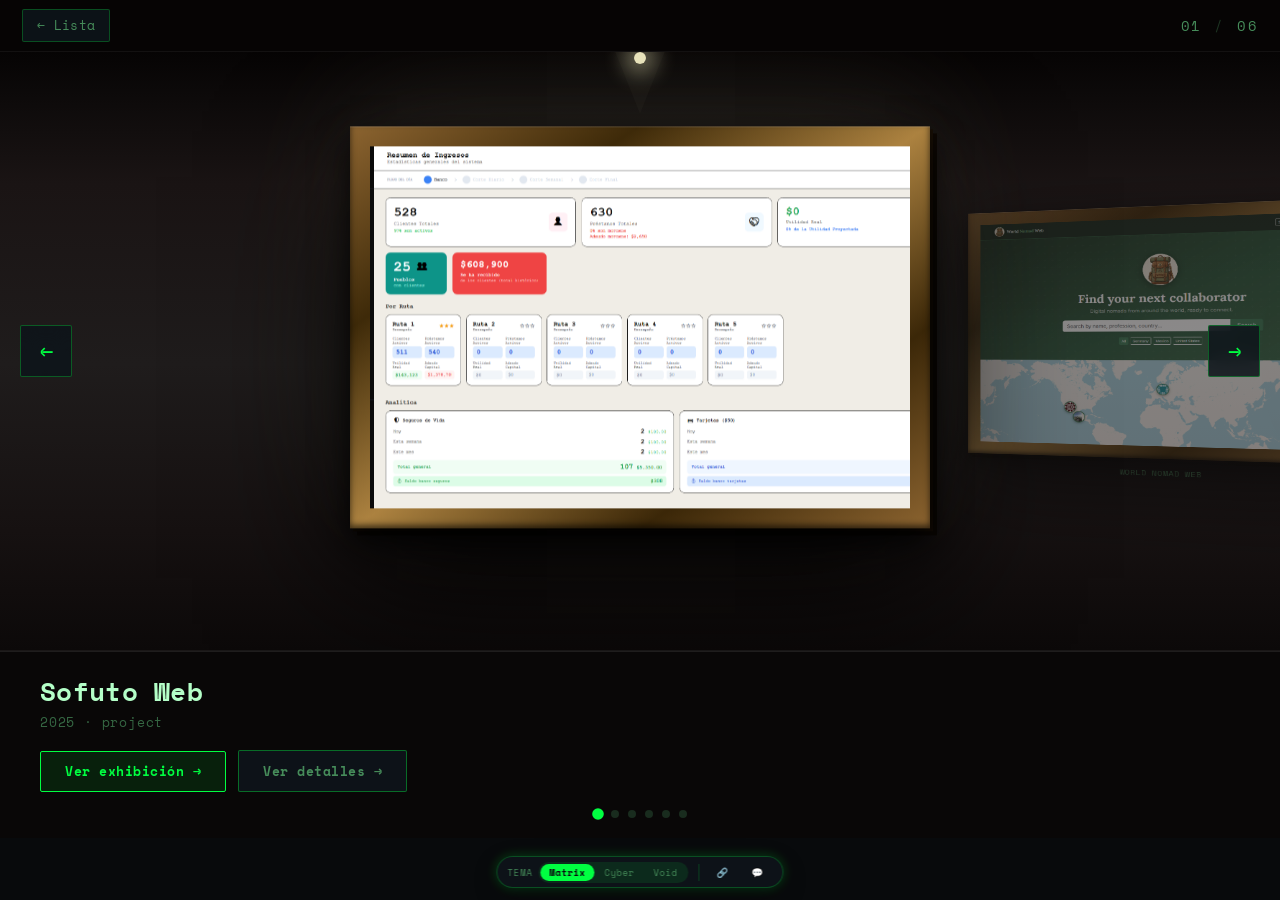
==== commit 217759b7: "Redesign gallery info panel: clear 3-row layout, larger frame, no overlaps - Frame size 460x308 → 54" ====
--- a/galeria.html
+++ b/galeria.html
@@ -125,11 +125,11 @@
       opacity: 1; z-index: 10;
     }
     .gallery-frame-item.pos-next1 {
-      transform: translate(calc(-50% + 490px), -52%) scale(0.63) rotateY(-19deg);
+      transform: translate(calc(-50% + 520px), -52%) scale(0.63) rotateY(-19deg);
       opacity: 0.48; z-index: 8;
     }
     .gallery-frame-item.pos-prev1 {
-      transform: translate(calc(-50% - 490px), -52%) scale(0.63) rotateY(19deg);
+      transform: translate(calc(-50% - 520px), -52%) scale(0.63) rotateY(19deg);
       opacity: 0.48; z-index: 8;
     }
     .gallery-frame-item.pos-next2 {
@@ -206,15 +206,15 @@
 
     /* Artwork canvas — large focal point */
     .frame-artwork-img {
-      width: 460px;
-      height: 308px;
+      width: 540px;
+      height: 362px;
       object-fit: cover;
       display: block;
       background: #0a0a0a;
     }
     .frame-placeholder-img {
-      width: 460px;
-      height: 308px;
+      width: 540px;
+      height: 362px;
       display: flex;
       align-items: center;
       justify-content: center;
@@ -268,33 +268,29 @@
 
     /* ═══════════════════════════════════════════════════════════════
        INFO PANEL  —  dedicated zone below the wall, never overlaps
+       3 clear rows: [title + meta] → [buttons] → [dots]
     ════════════════════════════════════════════════════════════════ */
     .gallery-info-panel {
       flex-shrink: 0;
       background: #090707;
-      border-top: 1px solid rgba(255,255,255,0.07);
-      padding: 20px 28px 16px;
+      border-top: 1px solid rgba(255,255,255,0.09);
+      padding: 24px 40px 20px;
       display: flex;
       flex-direction: column;
-      gap: 14px;
-    }
-
-    /* Row 1: title + meta left, buttons right */
-    .info-panel-row {
-      display: flex;
-      align-items: flex-start;
-      justify-content: space-between;
-      gap: 20px;
-    }
-
-    .info-panel-text { flex: 1; min-width: 0; }
+      gap: 0;
+    }
+
+    /* ── Row 1: Title stacked on meta ── */
+    .info-title-row {
+      margin-bottom: 18px;
+    }
 
     .gallery-info-title {
-      font-size: 22px;
+      font-size: 26px;
       font-weight: 700;
       color: rgb(var(--ink));
-      letter-spacing: 0.5px;
-      margin: 0;
+      letter-spacing: 0.3px;
+      margin: 0 0 6px;
       line-height: 1.2;
       white-space: nowrap;
       overflow: hidden;
@@ -303,37 +299,63 @@
     .gallery-info-meta {
       font-size: 13px;
       color: rgb(var(--ink2));
+      letter-spacing: 0.8px;
+      margin: 0;
+      opacity: 0.72;
+    }
+
+    /* ── Row 2: Action buttons side by side ── */
+    .info-actions-row {
+      display: flex;
+      align-items: center;
+      gap: 12px;
+      margin-bottom: 18px;
+    }
+
+    .btn-exhibit-link {
+      display: inline-block;
+      padding: 10px 24px;
+      border: 1px solid rgb(var(--accent));
+      border-radius: var(--radius);
+      background: rgb(var(--accent) / 0.1);
+      color: rgb(var(--accent));
+      font-family: 'Space Mono', monospace;
+      font-size: 13px;
+      font-weight: 700;
       letter-spacing: 0.5px;
-      margin: 6px 0 0;
-    }
-
-    .info-panel-actions {
-      flex-shrink: 0;
-      display: flex;
-      gap: 10px;
-      align-items: center;
-    }
+      white-space: nowrap;
+      text-decoration: none;
+      transition: background 0.15s, box-shadow 0.15s;
+    }
+    .btn-exhibit-link:hover {
+      background: rgb(var(--accent) / 0.2);
+      box-shadow: var(--glow);
+      text-decoration: none;
+    }
+    .btn-exhibit-link[hidden] { display: none; }
 
     .btn-view-exhibit {
-      padding: 10px 22px;
-      border: 1px solid rgb(var(--accent) / 0.55);
+      padding: 10px 24px;
+      border: 1px solid rgb(var(--accent) / 0.38);
       border-radius: var(--radius);
       background: rgb(var(--elevated) / 0.95);
-      color: rgb(var(--accent));
+      color: rgb(var(--ink2));
       font-family: 'Space Mono', monospace;
       font-size: 13px;
       font-weight: 700;
       letter-spacing: 0.5px;
       cursor: pointer;
       white-space: nowrap;
-      transition: background 0.15s, box-shadow 0.15s;
+      transition: background 0.15s, color 0.15s, border-color 0.15s, box-shadow 0.15s;
     }
     .btn-view-exhibit:hover {
-      background: rgb(var(--accent) / 0.14);
+      color: rgb(var(--ink));
+      border-color: rgb(var(--accent) / 0.65);
+      background: rgb(var(--elevated));
       box-shadow: var(--glow);
     }
 
-    /* Row 2: dots centred, with breathing room */
+    /* ── Row 3: Dots centered ── */
     .info-panel-dots {
       display: flex;
       justify-content: center;
@@ -515,13 +537,13 @@
     }
 
     @media (max-width: 800px) {
-      .frame-artwork-img, .frame-placeholder-img { width: 340px; height: 228px; }
+      .frame-artwork-img, .frame-placeholder-img { width: 380px; height: 254px; }
       .gallery-frame-item.pos-next1 {
-        transform: translate(calc(-50% + 320px), -52%) scale(0.6) rotateY(-17deg);
+        transform: translate(calc(-50% + 340px), -52%) scale(0.6) rotateY(-17deg);
         opacity: 0.42;
       }
       .gallery-frame-item.pos-prev1 {
-        transform: translate(calc(-50% - 320px), -52%) scale(0.6) rotateY(17deg);
+        transform: translate(calc(-50% - 340px), -52%) scale(0.6) rotateY(17deg);
         opacity: 0.42;
       }
       .gallery-frame-item.pos-next2,
@@ -530,9 +552,12 @@
       .gallery-frame-item.pos-prev3 { opacity: 0; pointer-events: none; }
       .frame-outer { padding: 15px; }
 
-      .gallery-info-title { font-size: 18px; }
+      .gallery-info-panel { padding: 18px 22px 16px; }
+      .info-title-row     { margin-bottom: 14px; }
+      .info-actions-row   { margin-bottom: 14px; gap: 8px; }
+      .gallery-info-title { font-size: 20px; }
       .gallery-info-meta  { font-size: 12px; }
-      .btn-view-exhibit   { font-size: 12px; padding: 9px 16px; }
+      .btn-view-exhibit, .btn-exhibit-link { font-size: 12px; padding: 9px 16px; }
       .gallery-nav-btn    { width: 44px; height: 44px; font-size: 19px; }
       .gallery-prev { left: 10px; }
       .gallery-next { right: 10px; }
@@ -544,12 +569,14 @@
     }
 
     @media (max-width: 500px) {
-      .frame-artwork-img, .frame-placeholder-img { width: 240px; height: 162px; }
+      .frame-artwork-img, .frame-placeholder-img { width: 260px; height: 174px; }
       .frame-outer { padding: 12px; }
       .gallery-topbar { height: 46px; padding: 0 14px; }
-      .gallery-info-panel { padding: 14px 16px 12px; gap: 10px; }
-      .gallery-info-title { font-size: 16px; }
-      .btn-view-exhibit   { font-size: 11px; padding: 8px 13px; }
+      .gallery-info-panel { padding: 14px 16px 12px; }
+      .info-title-row     { margin-bottom: 10px; }
+      .info-actions-row   { margin-bottom: 10px; flex-wrap: wrap; gap: 8px; }
+      .gallery-info-title { font-size: 17px; }
+      .btn-view-exhibit, .btn-exhibit-link { font-size: 11px; padding: 8px 13px; }
       .gallery-nav-btn    { width: 38px; height: 38px; font-size: 16px; }
       .gallery-prev { left: 4px; }
       .gallery-next { right: 4px; }
@@ -576,17 +603,22 @@
       <button class="gallery-nav-btn gallery-next" id="gallery-next" aria-label="Siguiente">→</button>
     </div>
 
-    <!-- ③ Info panel: title / meta / button on one row, dots on another — never overlaps wall -->
+    <!-- ③ Info panel: 3 rows that never overlap — title → buttons → dots -->
     <div class="gallery-info-panel">
-      <div class="info-panel-row">
-        <div class="info-panel-text">
-          <div class="gallery-info-title" id="label-title">—</div>
-          <div class="gallery-info-meta"  id="label-meta">—</div>
-        </div>
-        <div class="info-panel-actions">
-          <button class="btn-view-exhibit" id="btn-view-detail">Ver detalles →</button>
-        </div>
+      <!-- Row 1: title + meta on their own line -->
+      <div class="info-title-row">
+        <div class="gallery-info-title" id="label-title">—</div>
+        <div class="gallery-info-meta"  id="label-meta">—</div>
       </div>
+      <!-- Row 2: action buttons side by side, clear space above and below -->
+      <div class="info-actions-row">
+        <a class="btn-exhibit-link" id="btn-exhibit-link"
+           href="#" target="_blank" rel="noopener noreferrer" hidden>
+          Ver exhibición →
+        </a>
+        <button class="btn-view-exhibit" id="btn-view-detail">Ver detalles →</button>
+      </div>
+      <!-- Row 3: dots below everything, centered -->
       <div class="info-panel-dots">
         <div class="gallery-dots" id="gallery-dots" aria-label="Seleccionar exhibición" style="display:flex;gap:9px;"></div>
       </div>
@@ -779,6 +811,12 @@
       if (!ex) return;
       document.getElementById('label-title').textContent = ex.title;
       document.getElementById('label-meta').textContent  = `${ex.year || ''} · ${ex.type || 'proyecto'}`;
+      const linkEl = document.getElementById('btn-exhibit-link');
+      if (linkEl) {
+        const hasLink = ex.link && ex.link !== '#' && ex.link !== '';
+        linkEl.href   = hasLink ? ex.link : '#';
+        linkEl.hidden = !hasLink;
+      }
     }
     function updateCounter() {
       document.getElementById('gallery-current').textContent = String(activeIndex + 1).padStart(2, '0');
